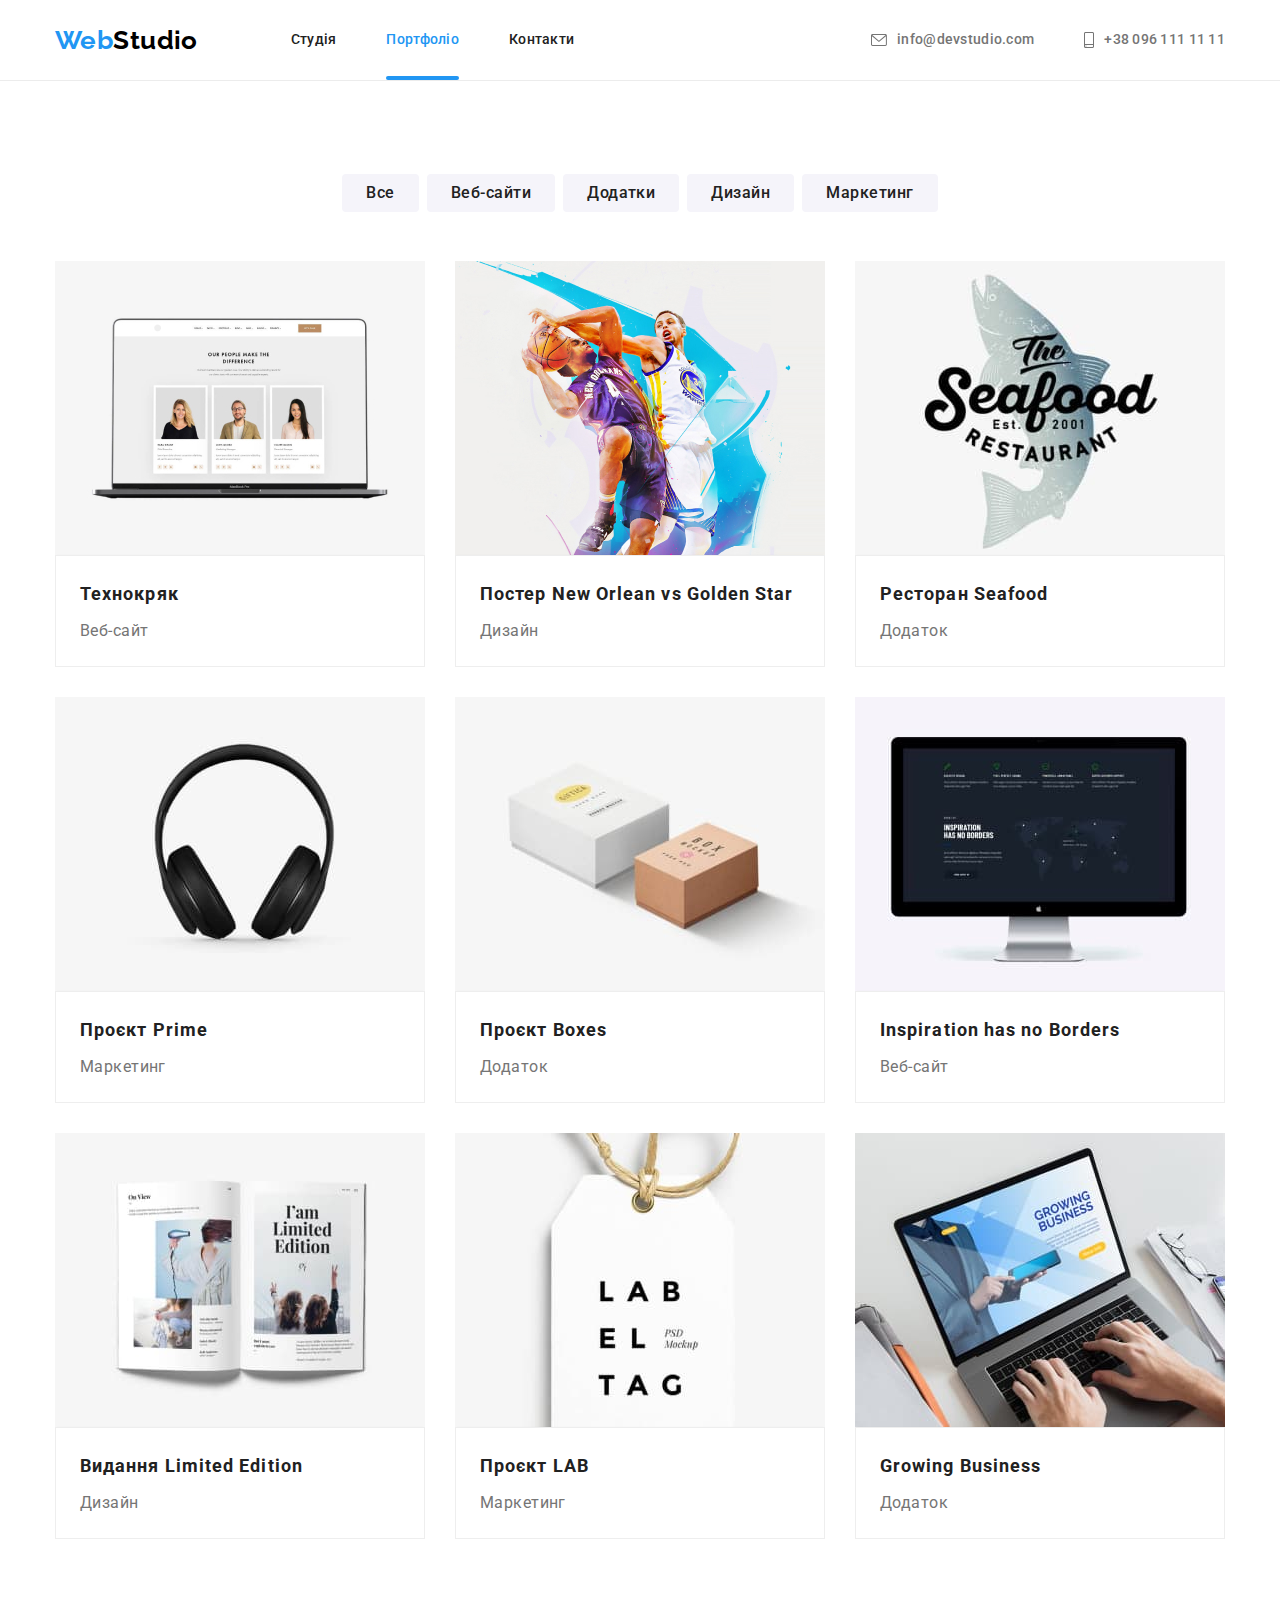
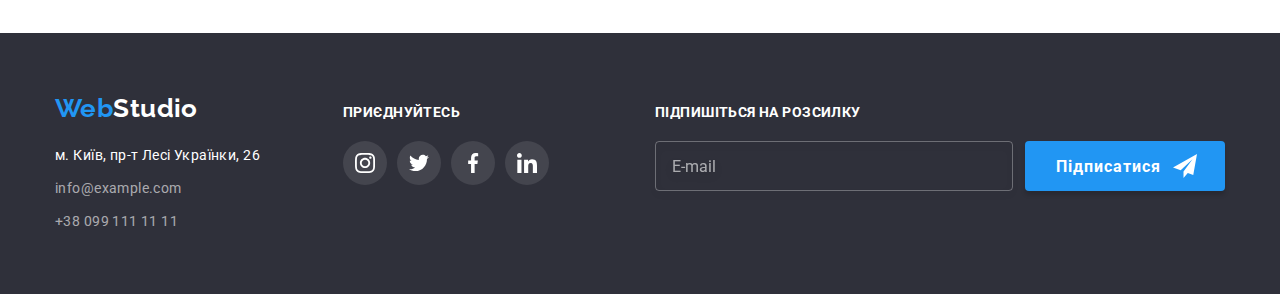
==== portfolio.html @ 8a2d852f "all" ====
<!DOCTYPE html>
<html lang="uk">
<head>
    <meta charset="UTF-8">
    <meta http-equiv="X-UA-Compatible" content="IE=edge">
    <meta name="viewport" content="width=device-width, initial-scale=1.0">
    <title>Студия</title>
    <link rel="preconnect" href="https://fonts.googleapis.com">
    <link rel="preconnect" href="https://fonts.gstatic.com" crossorigin>
    <link
        href="https://fonts.googleapis.com/css2?family=Montserrat:wght@400;700&family=Raleway:wght@700&family=Roboto:wght@400;500;700;900&display=swap"
        rel="stylesheet">
    <link rel="stylesheet" href="https://cdnjs.cloudflare.com/ajax/libs/modern-normalize/1.1.0/modern-normalize.min.css">
    <link rel="stylesheet" href="./css/styles.css">    
</head>
    
    <body>
        <!--Заголовок-->
    <header class="header">
        <div class="container header-main">
            <nav class="header-nav">
                <a href="./index.html" class="logo"><span class="web-logo">Web</span><span
                        class="studio-logo">Studio</span></a>
                <ul class="site-nav list">
                    <li class="item"><a href="./index.html" class="link">Студія</a></li>
                    <li class="item"><a href="./portfolio.html" class="link current">Портфоліо</a></li>
                    <li class="item"><a href="" class="link">Контакти</a></li>
                </ul>
            </nav>
            <ul class="header-contact list">
                <li class="item">
                    <a href="mailto:info@devstudio.com" class="link link-icon">
                        <svg class="icon icon-envelope" aria-hidden="true" width="16px" height="12px">
                            <use href="./images/icons.svg#icon-envelope"></use>
                        </svg>
                        info@devstudio.com</a>
                </li>
                <li class="item">
                    <a href="tel:+380961111111" class="link link-icon">
                        <svg class="icon icon-smartphone" aria-hidden="true" width="10px" height="16px">
                            <use href="./images/icons.svg#icon-smartphone"></use>
                        </svg>
                        +38 096 111 11 11</a>
                </li>
            </ul>
        </div>
    </header>
    <main>
        <section class="section">
            <!-- filters -->
            <div class="main-filters container">
                <h2 class="visually-hidden">Фільтри</h2>
                <ul class="filters list">
                    <li class="item"><button type="button" class="filter">Все</button></li>
                    <li class="item"><button type="button" class="filter">Веб-сайти</button></li>
                    <li class="item"><button type="button" class="filter">Додатки</button></li>
                    <li class="item"><button type="button" class="filter">Дизайн</button></li>
                    <li class="item"><button type="button" class="filter">Маркетинг</button></li>
                </ul>
                <!-- projects -->
                <div class="projects">
                    <h2 class="visually-hidden">Проєкти</h2>
                   <div class="main-projects">
                    <ul class="project-list list">
                        <li class="link">
                            <a class="project-link" href="">
                                <div class="image-section">
                                    <img class="image" src="./images/notebook.jpg" alt="ноутбук" width="370">
                                    <p class="project-overlay">Ресурс пропонує комплексні пропозиції з різним рівнем функціоналу та сервісів. Все це дозволить відвідувачу отримати
                                    вичерпні відомості про компанію чи приватну особу.</p>
                                </div>
                                <div class="link-down-part">
                                    <h3 class="project-head">Технокряк</h3>
                                    <p class="project-text">Веб-сайт</p>
                                </div>
                            </a>
                        </li>
                        <li class="link">
                            <a class="project-link" href="">
                                <div class="image-section">
                                    <img class="image" src="./images/basketball.jpg" alt="баскетбол" width="370">
                                    <p class="project-overlay">Ресурс пропонує комплексні пропозиції з різним рівнем функціоналу та сервісів. Все це дозволить відвідувачу отримати
                                    вичерпні відомості про компанію чи приватну особу.</p>
                                </div>
                                <div class="link-down-part">
                                    <h3 class="project-head">Постер New Orlean vs Golden Star</h3>
                                    <p class="project-text">Дизайн</p>
                                </div>
                            </a>
                        </li>
                        <li class="link">
                            <a class="project-link" href="">
                                <div class="image-section">
                                    <img class="image" src="./images/seafood.jpg" alt="морепродукти" width="370">
                                    <p class="project-overlay">Ресурс пропонує комплексні пропозиції з різним рівнем функціоналу та сервісів. Все це дозволить відвідувачу отримати
                                    вичерпні відомості про компанію чи приватну особу.</p>
                                </div>
                                <div class="link-down-part">
                                    <h3 class="project-head">Ресторан Seafood</h3>
                                    <p class="project-text">Додаток</p>
                                </div>
                            </a>
                        </li>
                        <li class="link">
                            <a class="project-link" href="">
                                <div class="image-section">
                                    <img class="image" src="./images/headphone.jpg" alt="навушники" width="370">
                                    <p class="project-overlay">Ресурс пропонує комплексні пропозиції з різним рівнем функціоналу та сервісів. Все це дозволить відвідувачу отримати
                                    вичерпні відомості про компанію чи приватну особу.</p>
                                </div>
                                <div class="link-down-part">
                                    <h3 class="project-head">Проєкт Prime</h3>
                                    <p class="project-text">Маркетинг</p>
                                </div>
                            </a>
                        </li>
                        <li class="link">
                            <a class="project-link" href="">
                                <div class="image-section">
                                    <img class="image" src="./images/box.jpg" alt="коробка" width="370">
                                    <p class="project-overlay">Ресурс пропонує комплексні пропозиції з різним рівнем функціоналу та сервісів. Все це дозволить відвідувачу отримати
                                    вичерпні відомості про компанію чи приватну особу.</p>
                                </div>
                                <div class="link-down-part">
                                    <h3 class="project-head">Проєкт Boxes</h3>
                                    <p class="project-text">Додаток</p>
                                </div>
                            </a>
                        </li>
                        <li class="link">
                            <a class="project-link" href="">
                                <div class="image-section">
                                    <img class="image" src="./images/monitor.jpg" alt="монитор" width="370">
                                    <p class="project-overlay">Ресурс пропонує комплексні пропозиції з різним рівнем функціоналу та сервісів. Все це дозволить відвідувачу отримати
                                    вичерпні відомості про компанію чи приватну особу.</p>
                                </div>
                                <div class="link-down-part">
                                    <h3 class="project-head">Inspiration has no Borders</h3>
                                    <p class="project-text">Веб-сайт</p>
                                </div>
                            </a>
                        </li>
                        <li class="link">
                            <a class="project-link" href="">
                                <div class="image-section">
                                    <img class="image" src="./images/magazine.jpg" alt="журнал" width="370">
                                    <p class="project-overlay">Ресурс пропонує комплексні пропозиції з різним рівнем функціоналу та сервісів. Все це дозволить відвідувачу отримати
                                    вичерпні відомості про компанію чи приватну особу.</p>
                                </div>
                                <div class="link-down-part">
                                    <h3 class="project-head">Видання Limited Edition</h3>
                                    <p class="project-text">Дизайн</p>
                                </div>
                            </a>
                        </li>
                        <li class="link">
                            <a class="project-link" href="">
                                <div class="image-section">
                                    <img class="image" src="./images/tag.jpg" alt="бірка" width="370">
                                    <p class="project-overlay">Ресурс пропонує комплексні пропозиції з різним рівнем функціоналу та сервісів. Все це дозволить відвідувачу отримати
                                    вичерпні відомості про компанію чи приватну особу.</p>
                                </div>
                                <div class="link-down-part">
                                    <h3 class="project-head">Проєкт LAB</h3>
                                    <p class="project-text">Маркетинг</p>
                                </div>
                            </a>
                        </li>
                        <li class="link">
                            <a class="project-link" href="">
                                <div class="image-section">
                                    <img class="image" src="./images/applebook.jpg" alt="ноутбук" width="370">
                                    <p class="project-overlay">Ресурс пропонує комплексні пропозиції з різним рівнем функціоналу та сервісів. Все це дозволить відвідувачу отримати
                                    вичерпні відомості про компанію чи приватну особу.</p>
                                </div>
                                <div class="link-down-part">
                                    <h3 class="project-head">Growing Business</h3>
                                    <p class="project-text">Додаток</p>
                                </div>
                            </a>
                        </li>
                    </ul>
                   </div>
                </div>
            </div>
        </section>
    </main>
    <footer class="footer">
        <div class="main-footer container">
            <div class="footer-block">
                <div class="main-logo">
                    <a href="./index.html" class="logo"><span class="web-logo">Web</span><span
                            class="logo invers-studio-logo">Studio</span></a>
                </div>
                <address>
                    <ul class="list address">
                        <li class="item"><a href="" class="footer-address">м. Київ, пр-т Лесі Українки, 26</a></li>
                        <li class="item"><a href="mailto:info@example.com" class="footer-contact">info@example.com</a> </li>
                        <li class="item"><a href="tel:+380991111111" class="footer-contact">+38 099 111 11 11</a> </li>
                    </ul>
                </address>
            </div>
            <div>
                <h2 class="footer-title">приєднуйтесь</h2>
                <ul class="social-list list">
                    <li>
                        <a class="social-link" href="#">
                            <svg class="social-icon" aria-label="Посилання на Instagram" width="20px" height="20px">
                                <use href="./images/icons.svg#icon-instagram"></use>
                            </svg>
                        </a>
                    </li>
                    <li>
                        <a class="social-link" href="#">
                            <svg class="social-icon" aria-label="Посилання на Twitter" width="20px" height="20px">
                                <use href="./images/icons.svg#icon-twitter"></use>
                            </svg>
                        </a>
                    </li>
                    <li>
                        <a class="social-link" href="#">
                            <svg class="social-icon" aria-label="Посилання на Facebook" width="20px" height="20px">
                                <use href="./images/icons.svg#icon-facebook"></use>
                            </svg>
                        </a>
                    </li>
                    <li>
                        <a class="social-link" href="#">
                            <svg class="social-icon" aria-label="Посилання на Linkedin" width="20px" height="20px">
                                <use href="./images/icons.svg#icon-linkedin"></use>
                            </svg>
                        </a>
                    </li>
                </ul>
            </div>
            <div class="subscribe-block">
                <h2 class="footer-title">Підпишіться на розсилку</h2>
                <form class="footer-form">
                    <div class="footer-mailbox">
                        <label class="footer-label" for="email"></label>
                        <input id="email" class="footer-input" type="email" name="email" placeholder="E-mail">
                    </div>
                    <div class="button-block">
                        <button class="subscribe-button" type="submit" name="subscribe-button">Підписатися</button>
                        <svg class="icon-send" aria-label="Підписатися на розсилку" width="24px" height="24px">
                            <use href="./images/icons.svg#icon-email-send"></use>
                        </svg>
                    </div>
                </form>
            </div>
        </div>
    </footer>
    
</body>
</html>
---- css/styles.css ----
:root {
    /* базовий фон */
    --base-background-color:#ffffff;
/*Hero+ футер #2F303A */
    --background-hero-footer: #2f303a;
    /* фон сірий для частини секцій #F5F4FA */
    --background-section: #f5f4fa;
    /* Фон головної кнопки */
    --background-hero-button: #188ce8;
    /* основний колір тексту (заголовки) 212121 */
    --primary-text-color: #212121;
    /* допоміжний колір тексту (наповнення) 757575 */
    --secondary-text-color: #757575;
    /* Основний колір іконок */
    --icon-color: #afb1b8;
    /*  білий FFFFFF */
    --full-white-color: #ffffff;
    /* футер адрес #FFFFFF 60% */
    --partial-white-color:rgba(255, 255, 255, 0.6);
    /* акцент голубий 2196F3 */
    --accent-color: #2196f3;
    /* Для логотипу */
    --black-color: #000000;
    /* Основний шрифт */
    --main-font: Roboto;
    --secondary-font: Raleway;

}

/* Тіло */
body {
    background-color: var(--base-background-color);
    color: var(--primary-text-color);
    font-family: var(--main-font), sans-serif;
    font-size: 14px;
    letter-spacing: 0.03em;
}

/* Normalize */
*,
*::before,
*::after {
    box-sizing: border-box;
}

.list {
    list-style: none;
    padding-left: 0;
    margin: 0;
}

img {
	display: block;
	max-width: 100%;
	height: auto;
}
.link {
    text-decoration: none;
    color: inherit;
}
address {
    font-style: normal;
    display: flex;
    align-items: center;
    padding-left: 0px;
}

h1,
h2,
h3,
p {
    margin-top: 0px;
}

.visually-hidden {
    width: 1px;
    height: 1px;
    margin: -1px;
    border: 0;
    padding: 0;
    white-space: nowrap;
    clip-path: inset(100%);
    clip: rect(0 0 0 0);
    overflow: hidden;
}

/* шапка */
.header {
    background-color: #ffffff;
    border-bottom: 1px solid rgba(236, 236, 236, 1);
}
.container {
    display: flex;
    width: 1200px;
    padding-right: 15px;
    padding-left: 15px;
    margin: 0 auto;
}


/* Logo header+footer */
.logo {
    font-family: var(--secondary-font);
    font-size: 26px;
    line-height: 1.19;
    font-weight: 700;
    text-decoration: none;
    /* padding-top: 60px;
    padding-bottom: 20px; */
}
.web-logo {
    color: var(--accent-color);

}
/* чорна чатина лого в шапці */
.studio-logo {
    color: var(--black-color);
  
}
/* біла частина лого в футері */
.invers-studio-logo {
    color: var(--full-white-color);
  
}

/* Навігація */
.header-main {
    align-items: center;
}
.header-nav {
    display: flex;
    align-items: center;
}
.site-nav {
    display: flex;
    margin-left: 93px;

    font-weight: 500;
    line-height: 1.14;
    letter-spacing: 0.02em;
   
}

.site-nav .item:not(:last-child) {
    margin-right: 50px;
    
}
.portfolio {
    display: flex;
}

.site-nav .link {
    display: block;
    padding-top: 32px;
    padding-bottom: 32px;
   
    color: var(--primary-text-color);

    text-decoration: none;
    
}
.site-nav .link.current,
.site-nav .link:hover,
.site-nav .link:focus {
    color: var(--accent-color);
    outline: none;
    transition: color 250ms cubic-bezier(0.4, 0, 0.2, 1);
}
.site-nav .item {
    position: relative;
}
.current::after {
    position: absolute;
    left: 0;
    bottom: 0;;
    display: flex;
    content: "";
    width: 100%;
    height: 4px;
    background-color: var(--accent-color);
    border-radius: 2px;
}


.header-contact {
    display: flex;
    margin-left: auto;
    font-weight: 500;
    line-height: 1.14;
    letter-spacing: 0.02em;
}
.header-contact .link {
    text-decoration: none;
    color: var(--secondary-text-color);
}
.header-contact .link:hover,
.header-contact .link:focus {
    color: var(--accent-color);
    transition:color 250ms cubic-bezier(0.4, 0, 0.2, 1);
}
.header-contact .item+.item {
    margin-left: 50px;
}

/* Іконки */

.icon {
    display: inline-block;
    stroke-width: 0;
    stroke: currentColor;
    fill: currentColor;
    transition: fill 250ms cubic-bezier(0.4, 0, 0.2, 1);
}
.link-icon {
    display: flex;
    align-items: center;
}
.icon-envelope {
    margin-right: 10px;
    fill: var(--secondary-text-color);
    display: flex;
    align-items: center;
}

.icon-smartphone {
    margin-right: 10px;
    fill: var(--secondary-text-color);
    display: flex;
    align-items: center;
}

.link-icon:hover .icon,
.link-icon:focus .icon {
    fill: var(--accent-color);
}
.link-icon:focus {
    outline: none;
}

 

.section {
    padding-top: 94px;
    padding-bottom: 94px;
}
/* Герой */
.hero {
    max-width: 1600px;
    margin-left: auto;
    margin-right: auto;
    background-color: var(--background-hero-footer);
    text-align: center;
    padding-top: 200px;
    padding-bottom: 200px;
    background-image: linear-gradient(to right, rgba(47, 48, 58, 0.4), rgba(47, 48, 58, 0.4)),
    url(../images/hero-bkg.jpg);
    background-size: cover;
    background-repeat: no-repeat;
    background-position:center;
}

.hero-title {
    color: var(--full-white-color);
    font-weight: 900;
    font-size: 44px;
    line-height: 1.36;
    letter-spacing: 0.06em;
    text-transform: uppercase;
    margin-bottom: 30px;
}


.hero-button {
    display: inline-block;
    min-width: 200px;
    height: 50px;
    background-color: var(--accent-color);
    color: var(--full-white-color);
    font-family: inherit;
    font-weight: 700;
    font-size: 16px;
    align-items: center;
    line-height: 1.88;
    letter-spacing: 0.06em;
    padding: 10px 32px;
    border-radius: 4px;
    box-shadow: 0px 4px 4px rgba(0, 0, 0, 0.15);
    border: 1px solid transparent;   
    transition: background-color 250ms cubic-bezier(0.4, 0, 0.2, 1);
}
.hero-button:hover {
    background-color: var(--background-hero-button);
}

/* Особливості */
.features {
    padding-top: 94px;
    padding-bottom: 0px;
/* background-color: #188ce8; */

}
.main-futures {
    display: block;
}
/* .features-title {
visibility: hidden; */
/* margin-bottom: 0px; */
/* font-size: 0px; 
}*/

.features-list {
    display: flex;
    flex-wrap: wrap;
}
.features-list .item {
    width: 270px;
    margin-right: 30px;
}
.features-list .item:nth-child(4n) {
    margin-right: 0px;
}


.features-head {
    font-size: 14px;
    font-weight: 700;
    text-transform: uppercase;
    line-height: 1.14;
    margin-bottom: 10px;
}

.features-text {
    margin-bottom: 0px;
    color: var(--secondary-text-color);

    line-height: 1.71;
}
.icon-block {
    display: flex;
    margin-bottom: 30px;
    width: 270px;
    height: 120px;
    align-items: center;
    justify-content: center;
    background-color: var(--background-section);
}


/* проекти */


.main-exemple {
    display: block;
}

.example-list {
    display: flex;
    flex-wrap: wrap;
}
.example-list .item {
    width: 370px;
    margin-right: 30px;
}
.example-list .item:nth-child(3n) {
    margin-right: 0px;
}
.example-title,
.team-title {
    margin-top: 0px;
    font-weight: 700;
    font-size: 36px;
    line-height: 1.17;
    text-align: center;
    margin-bottom: 50px;
}
.example-text {
    position: absolute;
    width: 100%;
    left: 0;
    bottom: 0;

    padding: 27px 82px;
    margin-bottom: 0;

    font-style: normal;
    font-weight: 700;
    line-height: 1.143;
    background-color:rgba(47, 48, 58,0.8);
    color: var(--full-white-color);
    text-align: center;
    text-transform: uppercase;


}
    
/* Наша команда */
.team {
    background-color: var(--background-section);
    padding-top: 94px;
    /* background-color: aqua; */
}
.main-team {
    display: block;
}
.team-list {
    display: flex;
    flex-wrap: wrap;
}
.team-list .team-link {
    margin-right: 30px;
}
.team-list .team-link:nth-child(4n) {
    margin-right: 0px;
}
.team-card {
    padding-top: 30px;
    padding-bottom: 30px;
}

.team-head {
    margin-bottom: 10px;
    font-weight: 500;
    font-size: 16px;
    line-height: 1.19;
}
.team-link {
    background-color: var(--base-background-color);
    text-align: center;
    box-shadow: 0px 1px 3px rgba(0, 0, 0, 0.12), 0px 1px 1px rgba(0, 0, 0, 0.14), 0px 2px 1px rgba(0, 0, 0, 0.2);
    border-radius: 0px 0px 4px 4px;
}

.team-text {
color: var(--secondary-text-color);
font-size: 16px;
line-height: 1.19;
margin-bottom: 0px;
}
/* Клієнти */
.clients {
    padding-top: 94px;
    padding-bottom: 94px;
}
.main-clients {
    display: block;
    align-items: center;
    justify-content: center;
}
.clients-title {
    margin-top: 0px;
    font-size: 36px;
    line-height: 1.17;
    text-align: center;
    margin-bottom: 50px;
    font-weight: 700;
}
.clients-list {
    display: flex;
    justify-content: center;
}
.clients-block {
    display: flex;
    margin-right: 30px;
    width: 170px;
    height: 92px;
    
}
.clients-block:last-child {
    margin-right: 0px;
}

.clients-link {
    display: flex;
    width: 170px;
    height: 92px;
    align-items: center;
    justify-content: center;
    border: 1px solid var(--icon-color);
    border-radius: 4%;
    transition: border 250ms cubic-bezier(0.4, 0, 0.2, 1);
}
.clients-icon {
    fill: var(--icon-color);
    transition: fill 250ms cubic-bezier(0.4, 0, 0.2, 1);
}
.clients-link:hover .clients-icon,
.clients-link:focus .clients-icon {
    fill: var(--accent-color);
}
.clients-link:focus,
.clients-link:hover {
    border: 1px solid var(--accent-color);
    outline: 1px solid transparent;
    border-radius: 4px;
}


/* Підвал */
.footer {
    /* max-width: 1600px;
    margin-left: auto;
    margin-right: auto; */
    background-color: var(--background-hero-footer);
    padding-top: 60px;
    padding-bottom: 60px;
}
.main-footer {
    display: flex;
    justify-content: space-between;
}
.main-logo {
    margin-bottom: 20px;
}

.address .item {
    margin-bottom: 9px;
}
.address .item:last-child {
    margin-bottom: 0px;
}
.footer-block {
    margin-right: 70px;
}
.footer-address {
    text-decoration: none;
    font-style: normal;
    color: var(--full-white-color);
    transition: color 250ms cubic-bezier(0.4, 0, 0.2, 1);

    line-height: 1.71;
}
.footer-contact {
    text-decoration: none;
    font-style: normal;
    line-height: 1.71;
    color: var(--partial-white-color);
    transition: color 250ms cubic-bezier(0.4, 0, 0.2, 1);
}

.address .footer-contact:hover,
.address .footer-contact:focus,
.address .footer-address:hover,
.address .footer-address:focus {
    color: var(--accent-color);
}
.footer-title {
    margin-top: 12px;
    margin-bottom: 20px;
    color: var(--full-white-color);
    font-size: 14px;
    font-weight: 700;
    line-height: 1.14;
    text-transform: uppercase;
}
.team-link .social-list {
    margin-top: 16px;
}
.social-list {
    display: flex;
    padding-left: 0px;
    margin: 0px;
    align-items: center;
    justify-content: center;
}

.social-link {
    display: flex;
    width: 44px;
    height: 44px;
    border-radius: 50%;
    align-items: center;
    justify-content: center;
    background-color: rgba(255, 255, 255, 0.1);
    transition: fill 250ms cubic-bezier(0.4, 0, 0.2, 1), 
    background-color 250ms cubic-bezier(0.4, 0, 0.2, 1)
}
.social-list li {
    margin-right: 10px;
}
.social-list li:last-child {
    margin-right: 0px;
}
.social-icon {
    fill:var(--full-white-color);
}
.social-link:hover,
.social-link:focus {
    fill: var(--full-white-color);
    background-color: var(--accent-color);
    outline: none;
}
.team-icon {
    fill: var(--icon-color);
    transition: fill 250ms cubic-bezier(0.4, 0, 0.2, 1);
}

.social-link:hover .team-icon,
.social-link:focus .team-icon {
    fill: var(--full-white-color);
}
.subscribe-block {
    margin-left: 93px;
}
.footer-form {
    display: flex;
}
.footer-input {
    width: 358px;
    height: 50px;
    padding: 15px 16px 15px 16px;
    margin: 0;
    font-weight: 400;
    font-size: 16px;
    line-height: 1.25;
    color: var(--full-white-color);
    background-color: transparent;
    border: 1px solid rgba(255, 255, 255, 0.3);
    filter: drop-shadow(0px 4px 4px rgba(0, 0, 0, 0.15));
    border-radius: 4px;
}

.footer-input::placeholder {

color: var(--partial-white-color);
font-weight: 400;
font-size: 16px;
line-height: 1.25;
}
.button-block {
    position: relative;
}
.subscribe-button {
    width: 200px;
    height: 50px;
    padding: 10px 62px 10px 29px;
    margin-left: 12px;
    background-color: var(--accent-color);
    color: var(--full-white-color);
    box-shadow: 0px 4px 4px rgba(0, 0, 0, 0.15);
    border-radius: 4px;
    border: 1px solid transparent;
    font-size: 16px;
    font-weight: 700;
    line-height: 1.875;
    text-align: center;
    align-items: center;
    letter-spacing: 0.06em;
}
.icon-send {
    position: absolute;
    fill: var(--full-white-color);
    top: 50%;
    transform: translateY(-50%);
    right: 28px;
}

/* Портфоліо */
.main-filters {
    display: block;
}
 /* .filters-head {
     visibility: hidden;
     margin-bottom: 0px;
     font-size: 0px;
 } */
 .filters {
     display: flex;
     justify-content: center;
 }
.filters .filter {
    padding: 6px 24px;
    font-family: inherit;
    font-weight: 500;
    font-size: 16px;
    line-height: 1.62;
    text-align: center;
    background-color: var(--background-section);
    color: var(--primary-text-color);
    letter-spacing: 0.03em;
    border: transparent;
    border-radius: 4px;
    transition: background-color 250ms cubic-bezier(0.4, 0, 0.2, 1), 
    color 250ms cubic-bezier(0.4, 0, 0.2, 1), 
    box-shadow 250ms cubic-bezier(0.4, 0, 0.2, 1);
}
.filters .item:not(:last-child) {
    margin-right: 8px;
}
    
.filters .filter:hover,
.filters .filter:focus {
    background-color: var(--accent-color);
    color: var(--full-white-color);
    box-shadow: 0px 3px 1px rgba(0, 0, 0, 0.1), 0px 1px 2px rgba(0, 0, 0, 0.08), 0px 2px 2px rgba(0, 0, 0, 0.12);
    border-radius: 4px;
    outline: none;
}
.projects {
    display: block;
    margin-top: 50px;
}
/* .project-title {
    visibility: hidden;
    margin-bottom: 0px;
    font-size: 0px;
} */
.main-projects {

}
.project-list {
    display: flex;
    flex-wrap: wrap;
}
.project-list .link {
    margin-right: 30px;
    margin-bottom: 30px;
    width: 370px;
}
.project-list .link:nth-child(3n) {
    margin-right: 0px;
}

.project-list .link:nth-last-child(-n+3) {
    margin-bottom: 0px;
}

.project-link {
    display: block;
    text-decoration: none;
    color: var(--primary-text-color);
    border: transparent;
    transition: border 250ms cubic-bezier(0.4, 0, 0.2, 1),
    box-shadow 250ms cubic-bezier(0.4, 0, 0.2, 1);

}
.project-link:hover {
    border: 1px solid #EEEEEE;
    box-shadow: 0px 1px 1px rgba(0, 0, 0, 0.12), 
    0px 4px 4px rgba(0, 0, 0, 0.06), 
    1px 4px 6px rgba(0, 0, 0, 0.16);
}

.project-link:focus {
    outline: none;
    border: 1px solid #EEEEEE;
    box-shadow: 0px 1px 1px rgba(0, 0, 0, 0.12),
    1px 4px 6px rgba(0, 0, 0, 0.16);
    0px 4px 4px rgba(0, 0, 0, 0.06),
}

.image-section {
    position: relative;
    overflow: hidden;
}

.project-overlay {
    position: absolute;
    top: 0;
    left: 0;
    width: 100%;
    height: 100%;
    padding: 63px 24px;
    
    font-family: var(--main-font);
    font-size: 18px;
    font-weight:400;
    line-height: 1.56;
    letter-spacing: 0.03em;
    color: var(--full-white-color);
    background: rgba(33, 150, 243, 0.9);
box-shadow: 
0px 4px 4px rgba(0, 0, 0, 0.25), 
0px 4px 4px rgba(0, 0, 0, 0.25);
    
transform: translateY(100%);
transition: transform 250ms cubic-bezier(0.4, 0, 0.2, 1);
}
.project-link:hover .project-overlay {
     transform: translateY(0);
}

.link-down-part {
    border: 1px solid rgba(238, 238, 238, 1);
    padding: 20px 24px;
}
.project-head {
    margin-bottom: 4px;
    font-weight: 700;
    font-size: 18px;
    line-height: 2;
    letter-spacing: 0.06em;
}
.project-text {
    margin-bottom: 0px;
    color: var(--secondary-text-color);

    font-size: 16px;
    line-height: 1.88;
    
}

/* Модальне вікно */

.backdrop {
    position: fixed;
    top: 0;
    left: 0;
    width: 100%;
    height: 100%;
    background: rgba(0, 0, 0, 0.2);
    opacity: 1;
    transition: opacity 250ms cubic-bezier(0.4, 0, 0.2, 1);
}
.backdrop.is-hidden {
    visibility: hidden;
    opacity: 0;
    pointer-events: none;
   
}
.modal {
    position: absolute;
    min-width: 528px;
    min-height: 581px;
    padding: 40px;
    background-color: var(--full-white-color);
    top: 50%;
    left: 50%;
    transform: translate(-50%, -50%) scale(1);
    transition: transform 250ms cubic-bezier(0.4, 0, 0.2, 1);;
    box-shadow: 
    0px 4px 4px rgba(0, 0, 0, 0.25), 
    0px 4px 4px rgba(0, 0, 0, 0.25);
}
.backdrop.is-hidden .modal {
  transform: translate(-50%, -50%) scale(1.1);

}
.modal-form {
    margin-top: 12px;
}

.modal-title {
margin-bottom: 0;
text-align: center;
}
.form-field {
     margin-top: 10px;

}
.form-field:first-child {
     margin-top: 0;
}
.form-field-label {
    display: block;
    width: 100%;
    margin-bottom: 4px;
    font-weight: 400;
    font-size: 12px;
    line-height: 1.17;
    letter-spacing: 0.01em;
    color: var(--secondary-text-color);;
}
.input-box {
    position: relative;

}
.form-field-input {
    width: 100%;
    padding: 12px 12px 12px 42px;
    border: 1px solid rgba(33, 33, 33, 0.2);
    border-radius: 4px;
    font-weight: 400;
    font-size: 12px;
    line-height: 1.17;
    letter-spacing: 0.01em;
    color: var(--primary-text-color);
    transition: border 250ms cubic-bezier(0.4, 0, 0.2, 1);
}
.form-field-icon {
    position: absolute;
    left: 12px;
    top: 11px;
    transition: fill 250ms cubic-bezier(0.4, 0, 0.2, 1);
}
.form-field-input:focus {
    border: 1px solid var(--accent-color);
    outline: none;
}
.form-field-input:focus+.form-field-icon {
    fill: var(--accent-color);
}


.textarea {
    width: 100%;
    height: 120px;
    /* padding: 0; */
    padding: 12px 16px;
    resize: none;
    border: 1px solid rgba(33, 33, 33, 0.2);
    border-radius: 4px;
    font-weight: 400;
    font-size: 12px;
    line-height: 1.17;
    letter-spacing: 0.01em;
    color: var(--primary-text-color);
    transition: border 250ms cubic-bezier(0.4, 0, 0.2, 1);
}
.textarea:focus {
    border: 1px solid var(--accent-color);
    outline: none;
    color: var(--black-color); 
}
.textarea::placeholder {
    /* padding: 12px 16px; */
    color: rgba(117, 117, 117, 0.5);
}

/* Чекбокс */
.chekbox {
    margin-top: 20px;
    margin-bottom: 30px;
}
.chekbox-label {
    display: flex;
    justify-content: center;
    align-items: center;
    font-weight: 400;
    font-size: 14px;
    line-height: 1.71;
    color: var(--secondary-text-color);
 }

.chekbox-input {
    appearance: none;
    -webkit-appearance: none;
    -moz-appearance: none;
}
.chekbox-icon {
    display: inline-block;
    margin-bottom: 3px;
    width: 16px;
    height: 15px;
    border: 1px solid var(--primary-text-color);
    border-radius: 2px;
    margin-right: 8.3px;
    fill: transparent;
    transition: background-color 250ms cubic-bezier(0.4, 0, 0.2, 1),
    fill 250ms cubic-bezier(0.4, 0, 0.2, 1);
}
.chekbox-input:checked + .chekbox-icon {
    background-color: var(--accent-color);
    fill: var(--full-white-color);
    border: none;
}

.terms-link {
    color: var(--accent-color);
}

.modal-close {
    position: absolute;
    top: 0;
    right: 0;
    margin: 8px;
    display: flex;
    width: 30px;
    height: 30px;
    border-radius: 50%;
    align-items: center;
    background-color: var(--full-white-color);
    border: 1px solid rgba(0, 0, 0, 0.1);
    transition: fill 250ms cubic-bezier(0.4, 0, 0.2, 1);
    cursor: pointer;
}
.modal-button {
    display: flex;
    justify-content: center;
    margin: auto;
    padding: 0;
    width: 200px;
    height: 50px;
    background-color: var(--accent-color);
    color: var(--full-white-color);
    text-align: center;
    align-items: center;
    font-weight: 700;
    font-size: 16px;
    line-height: 1.88;
    letter-spacing: 0.06em;
    border: none;
    box-shadow: 0px 4px 4px rgba(0, 0, 0, 0.15);
    border-radius: 4px;
    cursor: pointer;
}
.modal-close:hover,
.modal-close:focus {
    outline: none;
    fill: var(--accent-color);
}
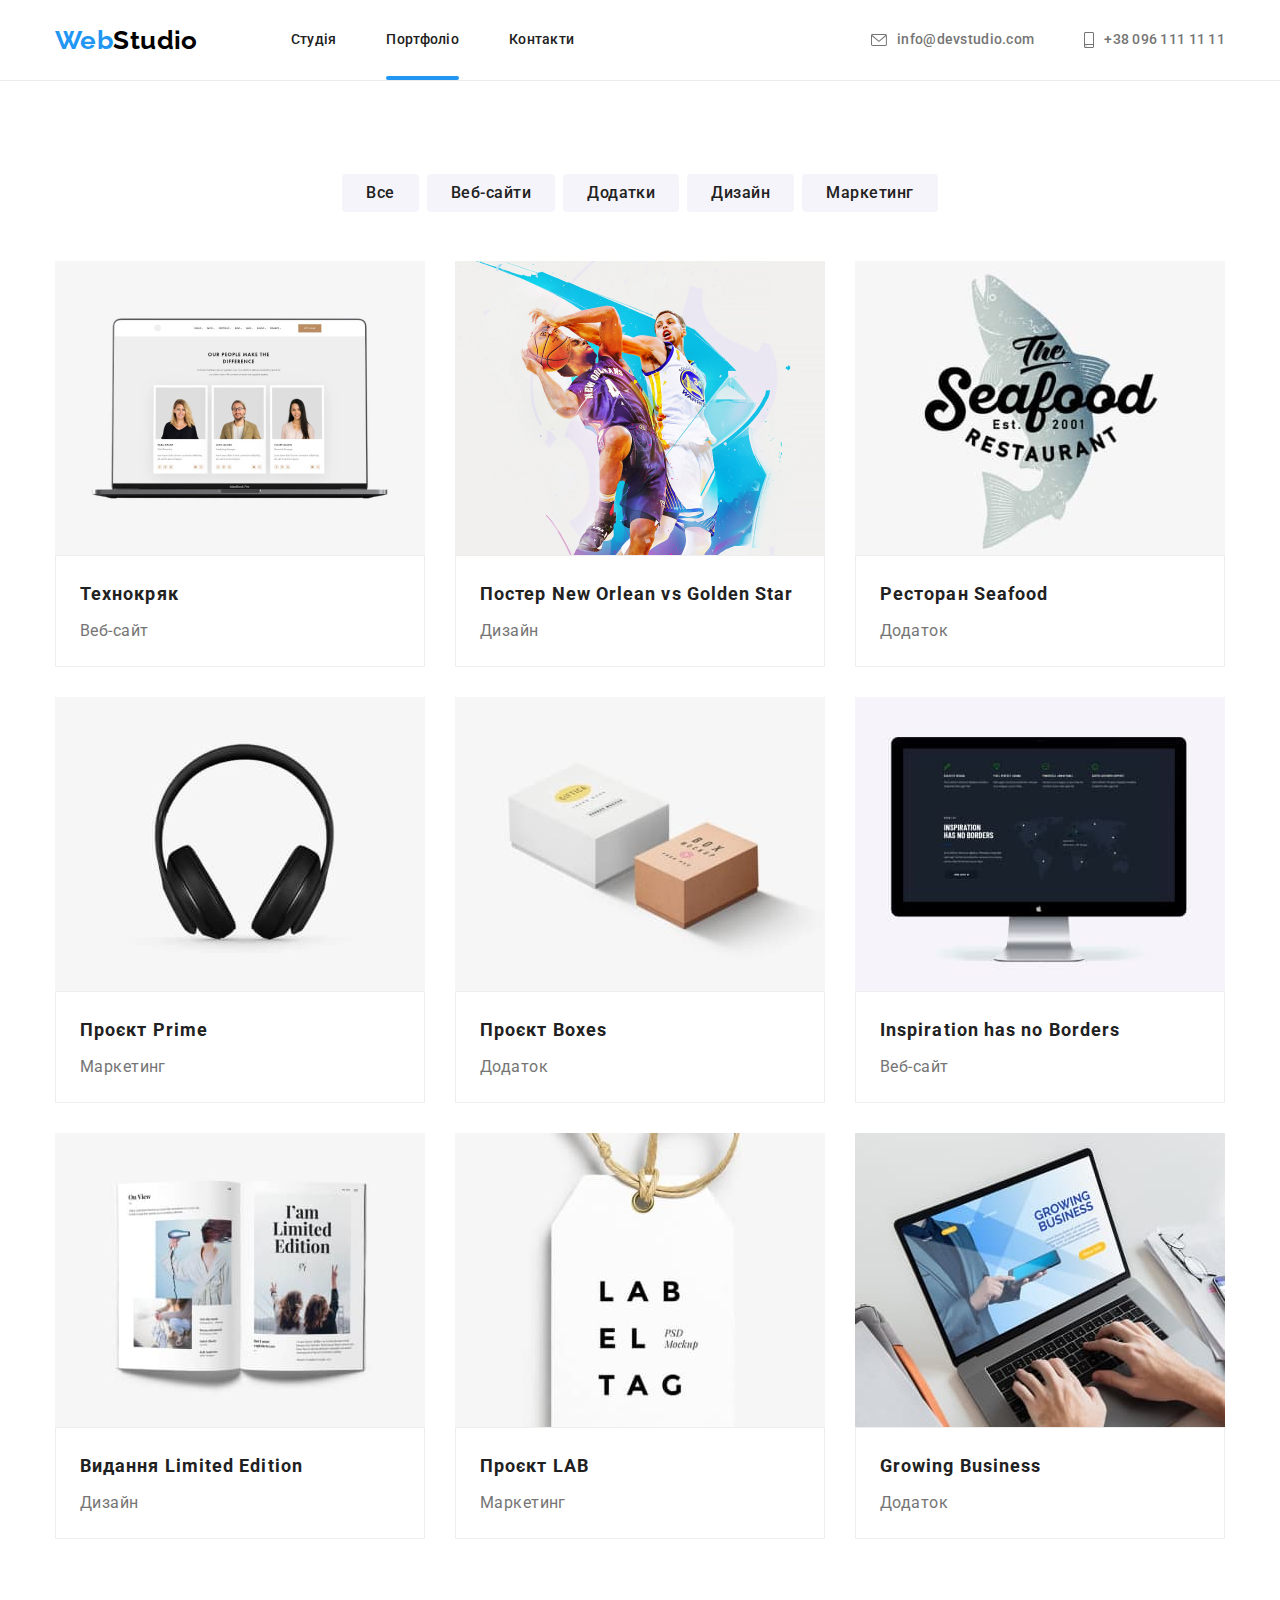
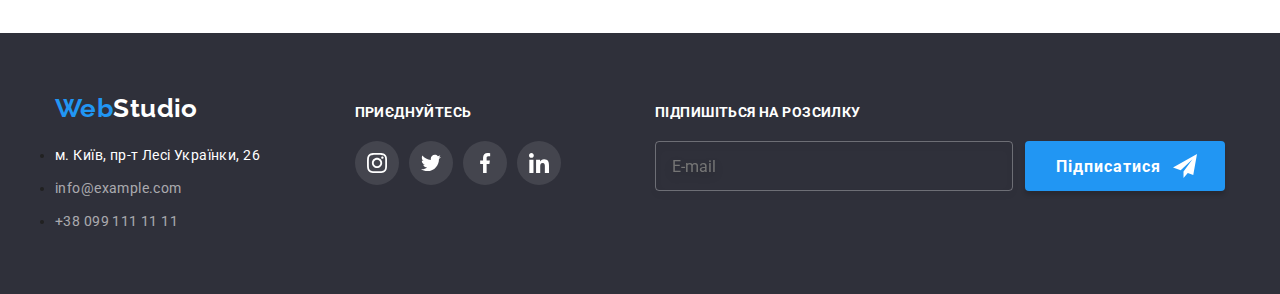
==== commit 68a535d5: "all" ====
--- a/portfolio.html
+++ b/portfolio.html
@@ -17,27 +17,33 @@
     <body>
         <!--Заголовок-->
     <header class="header">
-        <div class="container header-main">
-            <nav class="header-nav">
-                <a href="./index.html" class="logo"><span class="web-logo">Web</span><span
-                        class="studio-logo">Studio</span></a>
-                <ul class="site-nav list">
-                    <li class="item"><a href="./index.html" class="link">Студія</a></li>
-                    <li class="item"><a href="./portfolio.html" class="link current">Портфоліо</a></li>
-                    <li class="item"><a href="" class="link">Контакти</a></li>
+        <div class="container header__container">
+            <nav class="menu">
+                <a href="./index.html" class="logo"><span class="logo--blue">Web</span><span
+                        class="logo--black">Studio</span></a>
+                <ul class="menu__list list">
+                    <li class="menu__item">
+                        <a href="./index.html" class="link menu__link">Студія</a>
+                    </li>
+                    <li class="menu__item">
+                        <a href="./portfolio.html" class="link menu__link menu__current">Портфоліо</a>
+                    </li>
+                    <li class="menu__item">
+                        <a href="" class="link menu__link">Контакти</a>
+                    </li>
                 </ul>
             </nav>
-            <ul class="header-contact list">
-                <li class="item">
-                    <a href="mailto:info@devstudio.com" class="link link-icon">
-                        <svg class="icon icon-envelope" aria-hidden="true" width="16px" height="12px">
+            <ul class="contacts list">
+                <li class="contacts__item">
+                    <a href="mailto:info@devstudio.com" class="link contacts__link">
+                        <svg class="icon contacts__icon" aria-hidden="true" width="16px" height="12px">
                             <use href="./images/icons.svg#icon-envelope"></use>
                         </svg>
                         info@devstudio.com</a>
                 </li>
-                <li class="item">
-                    <a href="tel:+380961111111" class="link link-icon">
-                        <svg class="icon icon-smartphone" aria-hidden="true" width="10px" height="16px">
+                <li class="contacts__item">
+                    <a href="tel:+380961111111" class="link contacts__link">
+                        <svg class="icon contacts__icon" aria-hidden="true" width="10px" height="16px">
                             <use href="./images/icons.svg#icon-smartphone"></use>
                         </svg>
                         +38 096 111 11 11</a>
@@ -48,201 +54,228 @@
     <main>
         <section class="section">
             <!-- filters -->
-            <div class="main-filters container">
+            <div class="container">
                 <h2 class="visually-hidden">Фільтри</h2>
                 <ul class="filters list">
-                    <li class="item"><button type="button" class="filter">Все</button></li>
-                    <li class="item"><button type="button" class="filter">Веб-сайти</button></li>
-                    <li class="item"><button type="button" class="filter">Додатки</button></li>
-                    <li class="item"><button type="button" class="filter">Дизайн</button></li>
-                    <li class="item"><button type="button" class="filter">Маркетинг</button></li>
+                    <li class="filters__item">
+                        <button class="filters__filter-button" type="button">Все</button>
+                    </li>
+                    <li class="filters__item">
+                        <button class="filters__filter-button" type="button">Веб-сайти</button>
+                    </li>
+                    <li class="filters__item">
+                        <button class="filters__filter-button" type="button">Додатки</button>
+                    </li>
+                    <li class="filters__item">
+                        <button class="filters__filter-button" type="button">Дизайн</button>
+                    </li>
+                    <li class="filters__item">
+                        <button class="filters__filter-button" type="button">Маркетинг</button>
+                    </li>
                 </ul>
                 <!-- projects -->
-                <div class="projects">
+                <div class="project">
                     <h2 class="visually-hidden">Проєкти</h2>
-                   <div class="main-projects">
-                    <ul class="project-list list">
-                        <li class="link">
-                            <a class="project-link" href="">
-                                <div class="image-section">
-                                    <img class="image" src="./images/notebook.jpg" alt="ноутбук" width="370">
-                                    <p class="project-overlay">Ресурс пропонує комплексні пропозиції з різним рівнем функціоналу та сервісів. Все це дозволить відвідувачу отримати
-                                    вичерпні відомості про компанію чи приватну особу.</p>
-                                </div>
-                                <div class="link-down-part">
-                                    <h3 class="project-head">Технокряк</h3>
-                                    <p class="project-text">Веб-сайт</p>
-                                </div>
-                            </a>
-                        </li>
-                        <li class="link">
-                            <a class="project-link" href="">
-                                <div class="image-section">
-                                    <img class="image" src="./images/basketball.jpg" alt="баскетбол" width="370">
-                                    <p class="project-overlay">Ресурс пропонує комплексні пропозиції з різним рівнем функціоналу та сервісів. Все це дозволить відвідувачу отримати
-                                    вичерпні відомості про компанію чи приватну особу.</p>
-                                </div>
-                                <div class="link-down-part">
-                                    <h3 class="project-head">Постер New Orlean vs Golden Star</h3>
-                                    <p class="project-text">Дизайн</p>
-                                </div>
-                            </a>
-                        </li>
-                        <li class="link">
-                            <a class="project-link" href="">
-                                <div class="image-section">
-                                    <img class="image" src="./images/seafood.jpg" alt="морепродукти" width="370">
-                                    <p class="project-overlay">Ресурс пропонує комплексні пропозиції з різним рівнем функціоналу та сервісів. Все це дозволить відвідувачу отримати
-                                    вичерпні відомості про компанію чи приватну особу.</p>
-                                </div>
-                                <div class="link-down-part">
-                                    <h3 class="project-head">Ресторан Seafood</h3>
-                                    <p class="project-text">Додаток</p>
-                                </div>
-                            </a>
-                        </li>
-                        <li class="link">
-                            <a class="project-link" href="">
-                                <div class="image-section">
-                                    <img class="image" src="./images/headphone.jpg" alt="навушники" width="370">
-                                    <p class="project-overlay">Ресурс пропонує комплексні пропозиції з різним рівнем функціоналу та сервісів. Все це дозволить відвідувачу отримати
-                                    вичерпні відомості про компанію чи приватну особу.</p>
-                                </div>
-                                <div class="link-down-part">
-                                    <h3 class="project-head">Проєкт Prime</h3>
-                                    <p class="project-text">Маркетинг</p>
-                                </div>
-                            </a>
-                        </li>
-                        <li class="link">
-                            <a class="project-link" href="">
-                                <div class="image-section">
-                                    <img class="image" src="./images/box.jpg" alt="коробка" width="370">
-                                    <p class="project-overlay">Ресурс пропонує комплексні пропозиції з різним рівнем функціоналу та сервісів. Все це дозволить відвідувачу отримати
-                                    вичерпні відомості про компанію чи приватну особу.</p>
-                                </div>
-                                <div class="link-down-part">
-                                    <h3 class="project-head">Проєкт Boxes</h3>
-                                    <p class="project-text">Додаток</p>
-                                </div>
-                            </a>
-                        </li>
-                        <li class="link">
-                            <a class="project-link" href="">
-                                <div class="image-section">
-                                    <img class="image" src="./images/monitor.jpg" alt="монитор" width="370">
-                                    <p class="project-overlay">Ресурс пропонує комплексні пропозиції з різним рівнем функціоналу та сервісів. Все це дозволить відвідувачу отримати
-                                    вичерпні відомості про компанію чи приватну особу.</p>
-                                </div>
-                                <div class="link-down-part">
-                                    <h3 class="project-head">Inspiration has no Borders</h3>
-                                    <p class="project-text">Веб-сайт</p>
-                                </div>
-                            </a>
-                        </li>
-                        <li class="link">
-                            <a class="project-link" href="">
-                                <div class="image-section">
-                                    <img class="image" src="./images/magazine.jpg" alt="журнал" width="370">
-                                    <p class="project-overlay">Ресурс пропонує комплексні пропозиції з різним рівнем функціоналу та сервісів. Все це дозволить відвідувачу отримати
-                                    вичерпні відомості про компанію чи приватну особу.</p>
-                                </div>
-                                <div class="link-down-part">
-                                    <h3 class="project-head">Видання Limited Edition</h3>
-                                    <p class="project-text">Дизайн</p>
-                                </div>
-                            </a>
-                        </li>
-                        <li class="link">
-                            <a class="project-link" href="">
-                                <div class="image-section">
-                                    <img class="image" src="./images/tag.jpg" alt="бірка" width="370">
-                                    <p class="project-overlay">Ресурс пропонує комплексні пропозиції з різним рівнем функціоналу та сервісів. Все це дозволить відвідувачу отримати
-                                    вичерпні відомості про компанію чи приватну особу.</p>
-                                </div>
-                                <div class="link-down-part">
-                                    <h3 class="project-head">Проєкт LAB</h3>
-                                    <p class="project-text">Маркетинг</p>
-                                </div>
-                            </a>
-                        </li>
-                        <li class="link">
-                            <a class="project-link" href="">
-                                <div class="image-section">
-                                    <img class="image" src="./images/applebook.jpg" alt="ноутбук" width="370">
-                                    <p class="project-overlay">Ресурс пропонує комплексні пропозиції з різним рівнем функціоналу та сервісів. Все це дозволить відвідувачу отримати
-                                    вичерпні відомості про компанію чи приватну особу.</p>
-                                </div>
-                                <div class="link-down-part">
-                                    <h3 class="project-head">Growing Business</h3>
-                                    <p class="project-text">Додаток</p>
+                    <ul class="list project__list">
+                        <li class="project__item">
+                            <a class="project__link" href="">
+                                <div class="project__image-wrap">
+                                    <img class="project__image" src="./images/notebook.jpg" alt="ноутбук" width="370">
+                                    <p class="project__overlay">Ресурс пропонує комплексні пропозиції з різним рівнем функціоналу та
+                                        сервісів. Все це дозволить відвідувачу отримати
+                                        вичерпні відомості про компанію чи приватну особу.</p>
+                                </div>
+                                <div class="project__description">
+                                    <h3 class="project__name">Технокряк</h3>
+                                    <p class="project__product-name">Веб-сайт</p>
+                                </div>
+                            </a>
+                        </li>
+                        <li class="project__item">
+                            <a class="project__link" href="">
+                                <div class="project__image-wrap">
+                                    <img class="project__image" src="./images/basketball.jpg" alt="баскетбол" width="370">
+                                    <p class="project__overlay">Ресурс пропонує комплексні пропозиції з різним рівнем функціоналу та
+                                        сервісів. Все це дозволить відвідувачу отримати
+                                        вичерпні відомості про компанію чи приватну особу.</p>
+                                </div>
+                                <div class="project__description">
+                                    <h3 class="project__name">Постер New Orlean vs Golden Star</h3>
+                                    <p class="project__product-name">Дизайн</p>
+                                </div>
+                            </a>
+                        </li>
+                        <li class="project__item">
+                            <a class="project__link" href="">
+                                <div class="project__image-wrap">
+                                    <img class="project__image" src="./images/seafood.jpg" alt="морепродукти" width="370">
+                                    <p class="project__overlay">Ресурс пропонує комплексні пропозиції з різним рівнем функціоналу та
+                                        сервісів. Все це дозволить відвідувачу отримати
+                                        вичерпні відомості про компанію чи приватну особу.</p>
+                                </div>
+                                <div class="project__description">
+                                    <h3 class="project__name">Ресторан Seafood</h3>
+                                    <p class="project__product-name">Додаток</p>
+                                </div>
+                            </a>
+                        </li>
+                        <li class="project__item">
+                            <a class="project__link" href="">
+                                <div class="project__image-wrap">
+                                    <img class="project__image" src="./images/headphone.jpg" alt="навушники" width="370">
+                                    <p class="project__overlay">Ресурс пропонує комплексні пропозиції з різним рівнем функціоналу та
+                                        сервісів. Все це дозволить відвідувачу отримати
+                                        вичерпні відомості про компанію чи приватну особу.</p>
+                                </div>
+                                <div class="project__description">
+                                    <h3 class="project__name">Проєкт Prime</h3>
+                                    <p class="project__product-name">Маркетинг</p>
+                                </div>
+                            </a>
+                        </li>
+                        <li class="project__item">
+                            <a class="project__link" href="">
+                                <div class="project__image-wrap">
+                                    <img class="project__image" src="./images/box.jpg" alt="коробка" width="370">
+                                    <p class="project__overlay">Ресурс пропонує комплексні пропозиції з різним рівнем функціоналу та
+                                        сервісів. Все це дозволить відвідувачу отримати
+                                        вичерпні відомості про компанію чи приватну особу.</p>
+                                </div>
+                                <div class="project__description">
+                                    <h3 class="project__name">Проєкт Boxes</h3>
+                                    <p class="project__product-name">Додаток</p>
+                                </div>
+                            </a>
+                        </li>
+                        <li class="project__item">
+                            <a class="project__link" href="">
+                                <div class="project__image-wrap">
+                                    <img class="project__image" src="./images/monitor.jpg" alt="монитор" width="370">
+                                    <p class="project__overlay">Ресурс пропонує комплексні пропозиції з різним рівнем функціоналу та
+                                        сервісів. Все це дозволить відвідувачу отримати
+                                        вичерпні відомості про компанію чи приватну особу.</p>
+                                </div>
+                                <div class="project__description">
+                                    <h3 class="project__name">Inspiration has no Borders</h3>
+                                    <p class="project__product-name">Веб-сайт</p>
+                                </div>
+                            </a>
+                        </li>
+                        <li class="project__item">
+                            <a class="project__link" href="">
+                                <div class="project__image-wrap">
+                                    <img class="project__image" src="./images/magazine.jpg" alt="журнал" width="370">
+                                    <p class="project__overlay">Ресурс пропонує комплексні пропозиції з різним рівнем функціоналу та
+                                        сервісів. Все це дозволить відвідувачу отримати
+                                        вичерпні відомості про компанію чи приватну особу.</p>
+                                </div>
+                                <div class="project__description">
+                                    <h3 class="project__name">Видання Limited Edition</h3>
+                                    <p class="project__product-name">Дизайн</p>
+                                </div>
+                            </a>
+                        </li>
+                        <li class="project__item">
+                            <a class="project__link" href="">
+                                <div class="project__image-wrap">
+                                    <img class="project__image" src="./images/tag.jpg" alt="бірка" width="370">
+                                    <p class="project__overlay">Ресурс пропонує комплексні пропозиції з різним рівнем функціоналу та
+                                        сервісів. Все це дозволить відвідувачу отримати
+                                        вичерпні відомості про компанію чи приватну особу.</p>
+                                </div>
+                                <div class="project__description">
+                                    <h3 class="project__name">Проєкт LAB</h3>
+                                    <p class="project__product-name">Маркетинг</p>
+                                </div>
+                            </a>
+                        </li>
+                        <li class="project__item">
+                            <a class="project__link" href="">
+                                <div class="project__image-wrap">
+                                    <img class="project__image" src="./images/applebook.jpg" alt="ноутбук" width="370">
+                                    <p class="project__overlay">Ресурс пропонує комплексні пропозиції з різним рівнем функціоналу та
+                                        сервісів. Все це дозволить відвідувачу отримати
+                                        вичерпні відомості про компанію чи приватну особу.</p>
+                                </div>
+                                <div class="project__description">
+                                    <h3 class="project__name">Growing Business</h3>
+                                    <p class="project__product-name">Додаток</p>
                                 </div>
                             </a>
                         </li>
                     </ul>
-                   </div>
                 </div>
             </div>
         </section>
     </main>
     <footer class="footer">
-        <div class="main-footer container">
-            <div class="footer-block">
-                <div class="main-logo">
-                    <a href="./index.html" class="logo"><span class="web-logo">Web</span><span
-                            class="logo invers-studio-logo">Studio</span></a>
+        <div class="footer__container container">
+            <div class="footer__wrap">
+                <div class="footer__logo-wrap">
+                    <a href="./index.html" class="logo"><span class="logo--blue">Web</span><span
+                            class="logo--white">Studio</span></a>
                 </div>
-                <address>
-                    <ul class="list address">
-                        <li class="item"><a href="" class="footer-address">м. Київ, пр-т Лесі Українки, 26</a></li>
-                        <li class="item"><a href="mailto:info@example.com" class="footer-contact">info@example.com</a> </li>
-                        <li class="item"><a href="tel:+380991111111" class="footer-contact">+38 099 111 11 11</a> </li>
+                <address class="address">
+                    <ul class="address__list">
+                        <li class="address__item">
+                            <a href="" class="address__contacts--color-white">м. Київ, пр-т Лесі Українки, 26</a>
+                        </li>
+                        <li class="address__item">
+                            <a href="mailto:info@example.com" class="address__contacts--color-grey">info@example.com</a>
+                        </li>
+                        <li class="address__item">
+                            <a href="tel:+380991111111" class="address__contacts--color-grey">+38 099 111 11 11</a>
+                        </li>
                     </ul>
                 </address>
             </div>
-            <div>
-                <h2 class="footer-title">приєднуйтесь</h2>
-                <ul class="social-list list">
-                    <li>
-                        <a class="social-link" href="#">
-                            <svg class="social-icon" aria-label="Посилання на Instagram" width="20px" height="20px">
+            <div class="social">
+                <h2 class="call-to-action">приєднуйтесь</h2>
+                <ul class="social__list list">
+                    <li>
+                        <a class="social__link" href="#">
+                            <svg class="social__icon--white-color" aria-label="Посилання на Instagram" width="20px"
+                                height="20px">
                                 <use href="./images/icons.svg#icon-instagram"></use>
                             </svg>
                         </a>
                     </li>
                     <li>
-                        <a class="social-link" href="#">
-                            <svg class="social-icon" aria-label="Посилання на Twitter" width="20px" height="20px">
+                        <a class="social__link" href="#">
+                            <svg class="social__icon--white-color" aria-label="Посилання на Twitter" width="20px"
+                                height="20px">
                                 <use href="./images/icons.svg#icon-twitter"></use>
                             </svg>
                         </a>
                     </li>
                     <li>
-                        <a class="social-link" href="#">
-                            <svg class="social-icon" aria-label="Посилання на Facebook" width="20px" height="20px">
+                        <a class="social__link" href="#">
+                            <svg class="social__icon--white-color" aria-label="Посилання на Facebook" width="20px"
+                                height="20px">
                                 <use href="./images/icons.svg#icon-facebook"></use>
                             </svg>
                         </a>
                     </li>
                     <li>
-                        <a class="social-link" href="#">
-                            <svg class="social-icon" aria-label="Посилання на Linkedin" width="20px" height="20px">
+                        <a class="social__link" href="#">
+                            <svg class="social__icon--white-color" aria-label="Посилання на Linkedin" width="20px"
+                                height="20px">
                                 <use href="./images/icons.svg#icon-linkedin"></use>
                             </svg>
                         </a>
                     </li>
                 </ul>
             </div>
-            <div class="subscribe-block">
-                <h2 class="footer-title">Підпишіться на розсилку</h2>
-                <form class="footer-form">
-                    <div class="footer-mailbox">
-                        <label class="footer-label" for="email"></label>
-                        <input id="email" class="footer-input" type="email" name="email" placeholder="E-mail">
+            <div class="subscribe">
+                <h2 class="call-to-action">Підпишіться на розсилку</h2>
+                <form class="subscribe__form">
+                    <div>
+                        <label class="subscribe__label" for="email"></label>
+                        <input class="subscribe__input" id="email" type="email" name="email" placeholder="E-mail">
                     </div>
-                    <div class="button-block">
-                        <button class="subscribe-button" type="submit" name="subscribe-button">Підписатися</button>
-                        <svg class="icon-send" aria-label="Підписатися на розсилку" width="24px" height="24px">
+                    <div class="subscribe__button-block">
+                        <button class="button subscribe__button" type="submit" name="subscribe-button">Підписатися</button>
+                        <svg class="subscribe__icon" aria-label="Підписатися на розсилку" width="24px" height="24px">
                             <use href="./images/icons.svg#icon-email-send"></use>
                         </svg>
                     </div>
--- a/css/styles.css
+++ b/css/styles.css
@@ -6,7 +6,7 @@
     /* фон сірий для частини секцій #F5F4FA */
     --background-section: #f5f4fa;
     /* Фон головної кнопки */
-    --background-hero-button: #188ce8;
+    --background-color-button: #188ce8;
     /* основний колір тексту (заголовки) 212121 */
     --primary-text-color: #212121;
     /* допоміжний колір тексту (наповнення) 757575 */
@@ -84,92 +84,69 @@
     overflow: hidden;
 }
 
-/* шапка */
+ /* шапка */
+
 .header {
     background-color: #ffffff;
     border-bottom: 1px solid rgba(236, 236, 236, 1);
 }
 .container {
-    display: flex;
+    display: block;
     width: 1200px;
     padding-right: 15px;
     padding-left: 15px;
     margin: 0 auto;
 }
+.header__container {
+    display: flex;
+    align-items: center;
+    justify-content: space-between;
+}
 
 
 /* Logo header+footer */
+
 .logo {
     font-family: var(--secondary-font);
     font-size: 26px;
     line-height: 1.19;
     font-weight: 700;
     text-decoration: none;
-    /* padding-top: 60px;
-    padding-bottom: 20px; */
-}
-.web-logo {
+   
+}
+.logo--blue {
     color: var(--accent-color);
-
-}
-/* чорна чатина лого в шапці */
-.studio-logo {
-    color: var(--black-color);
-  
-}
-/* біла частина лого в футері */
-.invers-studio-logo {
+}
+.logo--black {
+    color: var(--black-color);  
+}
+.logo--white {
     color: var(--full-white-color);
-  
 }
 
 /* Навігація */
-.header-main {
-    align-items: center;
-}
-.header-nav {
-    display: flex;
-    align-items: center;
-}
-.site-nav {
+
+.menu {
+    display: flex;
+    align-items: center;
+}
+.menu__list {
     display: flex;
     margin-left: 93px;
 
     font-weight: 500;
     line-height: 1.14;
-    letter-spacing: 0.02em;
-   
-}
-
-.site-nav .item:not(:last-child) {
+    letter-spacing: 0.02em;   
+}
+
+.menu__item:not(:last-child) {
     margin-right: 50px;
     
 }
-.portfolio {
-    display: flex;
-}
-
-.site-nav .link {
-    display: block;
-    padding-top: 32px;
-    padding-bottom: 32px;
-   
-    color: var(--primary-text-color);
-
-    text-decoration: none;
-    
-}
-.site-nav .link.current,
-.site-nav .link:hover,
-.site-nav .link:focus {
-    color: var(--accent-color);
-    outline: none;
-    transition: color 250ms cubic-bezier(0.4, 0, 0.2, 1);
-}
-.site-nav .item {
+.menu__item {
     position: relative;
 }
-.current::after {
+.menu__current::after {
     position: absolute;
     left: 0;
     bottom: 0;;
@@ -181,28 +158,38 @@
     border-radius: 2px;
 }
 
-
-.header-contact {
-    display: flex;
-    margin-left: auto;
+.menu__link {
+    display: block;
+    padding-top: 32px;
+    padding-bottom: 32px;
+    color: var(--primary-text-color);
+    
+}
+.menu__link.current,
+.menu__link:hover,
+.menu__link:focus {
+    color: var(--accent-color);
+    outline: none;
+    transition: color 250ms cubic-bezier(0.4, 0, 0.2, 1);
+}
+
+.contacts {
+    display: flex;
     font-weight: 500;
     line-height: 1.14;
     letter-spacing: 0.02em;
 }
-.header-contact .link {
-    text-decoration: none;
+.contacts__link {
     color: var(--secondary-text-color);
 }
-.header-contact .link:hover,
-.header-contact .link:focus {
+.contacts__link:hover,
+.contacts__link:focus {
     color: var(--accent-color);
     transition:color 250ms cubic-bezier(0.4, 0, 0.2, 1);
 }
-.header-contact .item+.item {
+.contacts__item:not(:first-child) {
     margin-left: 50px;
 }
-
-/* Іконки */
 
 .icon {
     display: inline-block;
@@ -211,39 +198,39 @@
     fill: currentColor;
     transition: fill 250ms cubic-bezier(0.4, 0, 0.2, 1);
 }
-.link-icon {
-    display: flex;
-    align-items: center;
-}
-.icon-envelope {
+.contacts__link {
+    display: flex;
+    align-items: center;
+}
+.contacts__icon {
     margin-right: 10px;
     fill: var(--secondary-text-color);
     display: flex;
     align-items: center;
 }
 
-.icon-smartphone {
+/* .icon-smartphone {
     margin-right: 10px;
     fill: var(--secondary-text-color);
     display: flex;
     align-items: center;
-}
-
-.link-icon:hover .icon,
-.link-icon:focus .icon {
+} */
+
+.contacts__link:hover .icon,
+.contacts__link:focus .icon {
     fill: var(--accent-color);
 }
-.link-icon:focus {
+.contacts__link:focus {
     outline: none;
 }
-
  
-
+/* Секції */
 .section {
     padding-top: 94px;
     padding-bottom: 94px;
 }
 /* Герой */
+
 .hero {
     max-width: 1600px;
     margin-left: auto;
@@ -259,19 +246,18 @@
     background-position:center;
 }
 
-.hero-title {
+.hero__title {
+    margin-bottom: 30px;
     color: var(--full-white-color);
-    font-weight: 900;
     font-size: 44px;
     line-height: 1.36;
+    font-weight: 900;
     letter-spacing: 0.06em;
     text-transform: uppercase;
-    margin-bottom: 30px;
-}
-
-
-.hero-button {
-    display: inline-block;
+}
+
+/* Кнопка -загальна */
+.button {
     min-width: 200px;
     height: 50px;
     background-color: var(--accent-color);
@@ -282,46 +268,40 @@
     align-items: center;
     line-height: 1.88;
     letter-spacing: 0.06em;
-    padding: 10px 32px;
+    border: 1px solid transparent;   
     border-radius: 4px;
+    cursor: pointer;
     box-shadow: 0px 4px 4px rgba(0, 0, 0, 0.15);
-    border: 1px solid transparent;   
     transition: background-color 250ms cubic-bezier(0.4, 0, 0.2, 1);
 }
-.hero-button:hover {
-    background-color: var(--background-hero-button);
-}
+.button:hover {
+    background-color: var(--background-color-button);
+}
+.hero__button {
+    padding: 10px 32px; 
+}
+
 
 /* Особливості */
+
 .features {
-    padding-top: 94px;
     padding-bottom: 0px;
-/* background-color: #188ce8; */
-
-}
-.main-futures {
-    display: block;
-}
-/* .features-title {
-visibility: hidden; */
-/* margin-bottom: 0px; */
-/* font-size: 0px; 
-}*/
-
-.features-list {
+}
+
+.features__list {
     display: flex;
     flex-wrap: wrap;
 }
-.features-list .item {
+.features__item {
     width: 270px;
     margin-right: 30px;
 }
-.features-list .item:nth-child(4n) {
+.features__item:nth-child(4n) {
     margin-right: 0px;
 }
 
 
-.features-head {
+.features__head {
     font-size: 14px;
     font-weight: 700;
     text-transform: uppercase;
@@ -329,13 +309,12 @@
     margin-bottom: 10px;
 }
 
-.features-text {
+.features__text {
     margin-bottom: 0px;
     color: var(--secondary-text-color);
-
     line-height: 1.71;
 }
-.icon-block {
+.features__icon-wrap {
     display: flex;
     margin-bottom: 30px;
     width: 270px;
@@ -346,34 +325,39 @@
 }
 
 
-/* проекти */
-
-
-.main-exemple {
-    display: block;
-}
-
-.example-list {
+/* Проєкти */
+
+.example {
+
+}
+.example__list {
     display: flex;
     flex-wrap: wrap;
 }
-.example-list .item {
+.example__item {
     width: 370px;
     margin-right: 30px;
 }
-.example-list .item:nth-child(3n) {
+.example__item:nth-child(3n) {
     margin-right: 0px;
 }
-.example-title,
-.team-title {
+.example__image-wrap {
+    position: relative;
+    overflow: hidden;
+}
+
+.title {
     margin-top: 0px;
+    margin-bottom: 50px;
+    text-align: center;
+    font-size: 36px;
     font-weight: 700;
-    font-size: 36px;
     line-height: 1.17;
-    text-align: center;
-    margin-bottom: 50px;
-}
-.example-text {
+}
+.example__photo {
+
+}
+.example__text {
     position: absolute;
     width: 100%;
     left: 0;
@@ -394,82 +378,115 @@
 }
     
 /* Наша команда */
+
 .team {
     background-color: var(--background-section);
-    padding-top: 94px;
-    /* background-color: aqua; */
-}
-.main-team {
-    display: block;
-}
-.team-list {
+    }
+
+.team__list {
     display: flex;
     flex-wrap: wrap;
 }
-.team-list .team-link {
+.team__link {
     margin-right: 30px;
-}
-.team-list .team-link:nth-child(4n) {
+    background-color: var(--base-background-color);
+    text-align: center;
+    box-shadow: 0px 1px 3px rgba(0, 0, 0, 0.12), 0px 1px 1px rgba(0, 0, 0, 0.14), 0px 2px 1px rgba(0, 0, 0, 0.2);
+    border-radius: 0px 0px 4px 4px;
+}
+.team__link:nth-child(4n) {
     margin-right: 0px;
 }
-.team-card {
+.team__card {
     padding-top: 30px;
     padding-bottom: 30px;
 }
 
-.team-head {
+.team__name {
     margin-bottom: 10px;
     font-weight: 500;
     font-size: 16px;
     line-height: 1.19;
 }
-.team-link {
-    background-color: var(--base-background-color);
-    text-align: center;
-    box-shadow: 0px 1px 3px rgba(0, 0, 0, 0.12), 0px 1px 1px rgba(0, 0, 0, 0.14), 0px 2px 1px rgba(0, 0, 0, 0.2);
-    border-radius: 0px 0px 4px 4px;
-}
-
-.team-text {
+
+.team__profession {
 color: var(--secondary-text-color);
 font-size: 16px;
 line-height: 1.19;
 margin-bottom: 0px;
 }
+.team__link .social__list {
+    margin-top: 16px;
+}
+
+/* Соціальні мережі-іконки */
+.social__list {
+    display: flex;
+    padding-left: 0px;
+    margin: 0px;
+    align-items: center;
+    justify-content: center;
+}
+
+.social__link {
+    display: flex;
+    width: 44px;
+    height: 44px;
+    border-radius: 50%;
+    align-items: center;
+    justify-content: center;
+    background-color: rgba(255, 255, 255, 0.1);
+    transition: fill 250ms cubic-bezier(0.4, 0, 0.2, 1), 
+    background-color 250ms cubic-bezier(0.4, 0, 0.2, 1)
+}
+.social__list li {
+    margin-right: 10px;
+}
+.social__list li:last-child {
+    margin-right: 0px;
+}
+
+.social__link:hover,
+.social__link:focus {
+    fill: var(--full-white-color);
+    background-color: var(--accent-color);
+    outline: none;
+}
+.social__icon--grey-color {
+    fill: var(--icon-color);
+    transition: fill 250ms cubic-bezier(0.4, 0, 0.2, 1);
+}
+.social__icon--white-color {
+    fill:var(--full-white-color);
+}
+
+.social__link:hover .social__icon--grey-color,
+.social__link:focus .social__icon--grey-color {
+    fill: var(--full-white-color);
+}
+
+
 /* Клієнти */
+
 .clients {
-    padding-top: 94px;
-    padding-bottom: 94px;
-}
-.main-clients {
-    display: block;
-    align-items: center;
-    justify-content: center;
-}
-.clients-title {
-    margin-top: 0px;
-    font-size: 36px;
-    line-height: 1.17;
-    text-align: center;
-    margin-bottom: 50px;
-    font-weight: 700;
-}
-.clients-list {
-    display: flex;
-    justify-content: center;
-}
-.clients-block {
+    
+} 
+
+.clients__list {
+    display: flex;
+    flex-wrap: wrap;
+}
+.clients__item-wrap {
     display: flex;
     margin-right: 30px;
     width: 170px;
-    height: 92px;
-    
-}
-.clients-block:last-child {
+    height: 92px;   
+}
+.clients__item-wrap:last-child {
     margin-right: 0px;
 }
 
-.clients-link {
+.clients__link {
     display: flex;
     width: 170px;
     height: 92px;
@@ -479,57 +496,65 @@
     border-radius: 4%;
     transition: border 250ms cubic-bezier(0.4, 0, 0.2, 1);
 }
-.clients-icon {
+.clients__logo {
     fill: var(--icon-color);
     transition: fill 250ms cubic-bezier(0.4, 0, 0.2, 1);
 }
-.clients-link:hover .clients-icon,
-.clients-link:focus .clients-icon {
+.clients__link:hover .clients-icon,
+.clients__link:focus .clients-icon {
     fill: var(--accent-color);
 }
-.clients-link:focus,
-.clients-link:hover {
+.clients__link:focus,
+.clients__link:hover {
     border: 1px solid var(--accent-color);
     outline: 1px solid transparent;
     border-radius: 4px;
 }
 
 
-/* Підвал */
+/* Футер */
+
 .footer {
-    /* max-width: 1600px;
-    margin-left: auto;
-    margin-right: auto; */
     background-color: var(--background-hero-footer);
     padding-top: 60px;
     padding-bottom: 60px;
 }
-.main-footer {
+.footer__container {
     display: flex;
     justify-content: space-between;
 }
-.main-logo {
+.footer__wrap {
+ 
+}
+
+.footer__logo-wrap {
     margin-bottom: 20px;
 }
-
-.address .item {
+/* Лого- в хедері */
+
+/* Адреса */
+
+.address {
+    /* margin-top: 20px; */
+}
+.address__list {
+    margin: 0;
+    padding: 0;
+}
+.address__item {
     margin-bottom: 9px;
 }
-.address .item:last-child {
+.address__item:last-child {
     margin-bottom: 0px;
 }
-.footer-block {
-    margin-right: 70px;
-}
-.footer-address {
+.address__contacts--color-white {
     text-decoration: none;
     font-style: normal;
     color: var(--full-white-color);
     transition: color 250ms cubic-bezier(0.4, 0, 0.2, 1);
-
     line-height: 1.71;
 }
-.footer-contact {
+.address__contacts--color-grey {
     text-decoration: none;
     font-style: normal;
     line-height: 1.71;
@@ -537,13 +562,13 @@
     transition: color 250ms cubic-bezier(0.4, 0, 0.2, 1);
 }
 
-.address .footer-contact:hover,
-.address .footer-contact:focus,
-.address .footer-address:hover,
-.address .footer-address:focus {
+.address__contacts--color-grey:hover,
+.address__contacts--color-grey:focus,
+.address__contacts--color-white:hover,
+.address__contacts--color-white:focus {
     color: var(--accent-color);
 }
-.footer-title {
+.call-to-action {
     margin-top: 12px;
     margin-bottom: 20px;
     color: var(--full-white-color);
@@ -552,59 +577,17 @@
     line-height: 1.14;
     text-transform: uppercase;
 }
-.team-link .social-list {
-    margin-top: 16px;
-}
-.social-list {
-    display: flex;
-    padding-left: 0px;
-    margin: 0px;
-    align-items: center;
-    justify-content: center;
-}
-
-.social-link {
-    display: flex;
-    width: 44px;
-    height: 44px;
-    border-radius: 50%;
-    align-items: center;
-    justify-content: center;
-    background-color: rgba(255, 255, 255, 0.1);
-    transition: fill 250ms cubic-bezier(0.4, 0, 0.2, 1), 
-    background-color 250ms cubic-bezier(0.4, 0, 0.2, 1)
-}
-.social-list li {
-    margin-right: 10px;
-}
-.social-list li:last-child {
-    margin-right: 0px;
-}
-.social-icon {
-    fill:var(--full-white-color);
-}
-.social-link:hover,
-.social-link:focus {
-    fill: var(--full-white-color);
-    background-color: var(--accent-color);
-    outline: none;
-}
-.team-icon {
-    fill: var(--icon-color);
-    transition: fill 250ms cubic-bezier(0.4, 0, 0.2, 1);
-}
-
-.social-link:hover .team-icon,
-.social-link:focus .team-icon {
-    fill: var(--full-white-color);
-}
-.subscribe-block {
-    margin-left: 93px;
-}
-.footer-form {
-    display: flex;
-}
-.footer-input {
+
+/* Підписка */
+
+.subscribe {
+   
+}
+.subscribe__form {
+    display: flex;
+}
+
+.subscribe__input {
     width: 358px;
     height: 50px;
     padding: 15px 16px 15px 16px;
@@ -619,34 +602,22 @@
     border-radius: 4px;
 }
 
-.footer-input::placeholder {
+.subscribe__input:placeholder {
 
 color: var(--partial-white-color);
 font-weight: 400;
 font-size: 16px;
 line-height: 1.25;
 }
-.button-block {
+.subscribe__button-block {
     position: relative;
 }
-.subscribe-button {
-    width: 200px;
-    height: 50px;
+.subscribe__button {
     padding: 10px 62px 10px 29px;
     margin-left: 12px;
-    background-color: var(--accent-color);
-    color: var(--full-white-color);
-    box-shadow: 0px 4px 4px rgba(0, 0, 0, 0.15);
-    border-radius: 4px;
-    border: 1px solid transparent;
-    font-size: 16px;
-    font-weight: 700;
-    line-height: 1.875;
-    text-align: center;
-    align-items: center;
-    letter-spacing: 0.06em;
-}
-.icon-send {
+}
+
+.subscribe__icon {
     position: absolute;
     fill: var(--full-white-color);
     top: 50%;
@@ -655,19 +626,13 @@
 }
 
 /* Портфоліо */
-.main-filters {
-    display: block;
-}
- /* .filters-head {
-     visibility: hidden;
-     margin-bottom: 0px;
-     font-size: 0px;
- } */
+
+/* Фільтри */
  .filters {
      display: flex;
      justify-content: center;
  }
-.filters .filter {
+.filters__filter-button {
     padding: 6px 24px;
     font-family: inherit;
     font-weight: 500;
@@ -683,48 +648,43 @@
     color 250ms cubic-bezier(0.4, 0, 0.2, 1), 
     box-shadow 250ms cubic-bezier(0.4, 0, 0.2, 1);
 }
-.filters .item:not(:last-child) {
+.filters__item:not(:last-child) {
     margin-right: 8px;
 }
     
-.filters .filter:hover,
-.filters .filter:focus {
+.filters__filter-button:hover,
+.filters__filter-button:focus {
     background-color: var(--accent-color);
     color: var(--full-white-color);
     box-shadow: 0px 3px 1px rgba(0, 0, 0, 0.1), 0px 1px 2px rgba(0, 0, 0, 0.08), 0px 2px 2px rgba(0, 0, 0, 0.12);
     border-radius: 4px;
     outline: none;
 }
-.projects {
+
+/* Проєкти */
+.project {
     display: block;
     margin-top: 50px;
 }
-/* .project-title {
-    visibility: hidden;
-    margin-bottom: 0px;
-    font-size: 0px;
-} */
-.main-projects {
-
-}
-.project-list {
+
+.project__list {
     display: flex;
     flex-wrap: wrap;
 }
-.project-list .link {
+.project__item {
     margin-right: 30px;
     margin-bottom: 30px;
     width: 370px;
 }
-.project-list .link:nth-child(3n) {
+.project__item:nth-child(3n) {
     margin-right: 0px;
 }
 
-.project-list .link:nth-last-child(-n+3) {
+.project__item:nth-last-child(-n+3) {
     margin-bottom: 0px;
 }
 
-.project-link {
+.project__link {
     display: block;
     text-decoration: none;
     color: var(--primary-text-color);
@@ -733,14 +693,14 @@
     box-shadow 250ms cubic-bezier(0.4, 0, 0.2, 1);
 
 }
-.project-link:hover {
+.project__link:hover {
     border: 1px solid #EEEEEE;
     box-shadow: 0px 1px 1px rgba(0, 0, 0, 0.12), 
     0px 4px 4px rgba(0, 0, 0, 0.06), 
     1px 4px 6px rgba(0, 0, 0, 0.16);
 }
 
-.project-link:focus {
+.project__link:focus {
     outline: none;
     border: 1px solid #EEEEEE;
     box-shadow: 0px 1px 1px rgba(0, 0, 0, 0.12),
@@ -748,18 +708,19 @@
     0px 4px 4px rgba(0, 0, 0, 0.06),
 }
 
-.image-section {
+.project__image-wrap {
     position: relative;
     overflow: hidden;
 }
 
-.project-overlay {
+.project__overlay {
     position: absolute;
     top: 0;
     left: 0;
     width: 100%;
     height: 100%;
     padding: 63px 24px;
+    margin: 0;
     
     font-family: var(--main-font);
     font-size: 18px;
@@ -772,25 +733,25 @@
 0px 4px 4px rgba(0, 0, 0, 0.25), 
 0px 4px 4px rgba(0, 0, 0, 0.25);
     
-transform: translateY(100%);
+transform: translateY(101%);
 transition: transform 250ms cubic-bezier(0.4, 0, 0.2, 1);
 }
-.project-link:hover .project-overlay {
+.project__link:hover .project__overlay {
      transform: translateY(0);
 }
 
-.link-down-part {
+.project__description {
     border: 1px solid rgba(238, 238, 238, 1);
     padding: 20px 24px;
 }
-.project-head {
+.project__name {
     margin-bottom: 4px;
     font-weight: 700;
     font-size: 18px;
     line-height: 2;
     letter-spacing: 0.06em;
 }
-.project-text {
+.project__product-name {
     margin-bottom: 0px;
     color: var(--secondary-text-color);
 
@@ -835,13 +796,16 @@
   transform: translate(-50%, -50%) scale(1.1);
 
 }
-.modal-form {
-    margin-top: 12px;
-}
-
-.modal-title {
+
+.modal__title {
 margin-bottom: 0;
 text-align: center;
+font-weight: 700;
+font-size: 20px;
+line-height: 1.15;
+}
+.modal__form {
+    margin-top: 12px;
 }
 .form-field {
      margin-top: 10px;
@@ -850,7 +814,7 @@
 .form-field:first-child {
      margin-top: 0;
 }
-.form-field-label {
+.form-field__label {
     display: block;
     width: 100%;
     margin-bottom: 4px;
@@ -860,11 +824,11 @@
     letter-spacing: 0.01em;
     color: var(--secondary-text-color);;
 }
-.input-box {
+.form-field__input-wrap {
     position: relative;
 
 }
-.form-field-input {
+.form-field__input {
     width: 100%;
     padding: 12px 12px 12px 42px;
     border: 1px solid rgba(33, 33, 33, 0.2);
@@ -876,22 +840,22 @@
     color: var(--primary-text-color);
     transition: border 250ms cubic-bezier(0.4, 0, 0.2, 1);
 }
-.form-field-icon {
+.form-field__icon {
     position: absolute;
     left: 12px;
     top: 11px;
     transition: fill 250ms cubic-bezier(0.4, 0, 0.2, 1);
 }
-.form-field-input:focus {
+.form-field__input:focus {
     border: 1px solid var(--accent-color);
     outline: none;
 }
-.form-field-input:focus+.form-field-icon {
+.form-field__input:focus+.form-field__icon {
     fill: var(--accent-color);
 }
 
 
-.textarea {
+.form-field__textarea {
     width: 100%;
     height: 120px;
     /* padding: 0; */
@@ -906,12 +870,12 @@
     color: var(--primary-text-color);
     transition: border 250ms cubic-bezier(0.4, 0, 0.2, 1);
 }
-.textarea:focus {
+.form-field__textarea:focus {
     border: 1px solid var(--accent-color);
     outline: none;
     color: var(--black-color); 
 }
-.textarea::placeholder {
+.form-field__textarea::placeholder {
     /* padding: 12px 16px; */
     color: rgba(117, 117, 117, 0.5);
 }
@@ -921,7 +885,7 @@
     margin-top: 20px;
     margin-bottom: 30px;
 }
-.chekbox-label {
+.chekbox__label {
     display: flex;
     justify-content: center;
     align-items: center;
@@ -931,12 +895,12 @@
     color: var(--secondary-text-color);
  }
 
-.chekbox-input {
+.chekbox__input {
     appearance: none;
     -webkit-appearance: none;
     -moz-appearance: none;
 }
-.chekbox-icon {
+.chekbox__icon {
     display: inline-block;
     margin-bottom: 3px;
     width: 16px;
@@ -948,17 +912,17 @@
     transition: background-color 250ms cubic-bezier(0.4, 0, 0.2, 1),
     fill 250ms cubic-bezier(0.4, 0, 0.2, 1);
 }
-.chekbox-input:checked + .chekbox-icon {
+.chekbox__input:checked + .chekbox__icon {
     background-color: var(--accent-color);
     fill: var(--full-white-color);
     border: none;
 }
 
-.terms-link {
+.chekbox__terms-link {
     color: var(--accent-color);
 }
 
-.modal-close {
+.modal__close-button {
     position: absolute;
     top: 0;
     right: 0;
@@ -973,28 +937,15 @@
     transition: fill 250ms cubic-bezier(0.4, 0, 0.2, 1);
     cursor: pointer;
 }
-.modal-button {
+.modal__submit-button {
     display: flex;
     justify-content: center;
     margin: auto;
     padding: 0;
-    width: 200px;
-    height: 50px;
-    background-color: var(--accent-color);
-    color: var(--full-white-color);
-    text-align: center;
-    align-items: center;
-    font-weight: 700;
-    font-size: 16px;
-    line-height: 1.88;
-    letter-spacing: 0.06em;
-    border: none;
-    box-shadow: 0px 4px 4px rgba(0, 0, 0, 0.15);
-    border-radius: 4px;
-    cursor: pointer;
-}
-.modal-close:hover,
-.modal-close:focus {
+}
+
+.modal__close-button:hover,
+.modal__close-button:focus {
     outline: none;
     fill: var(--accent-color);
 }
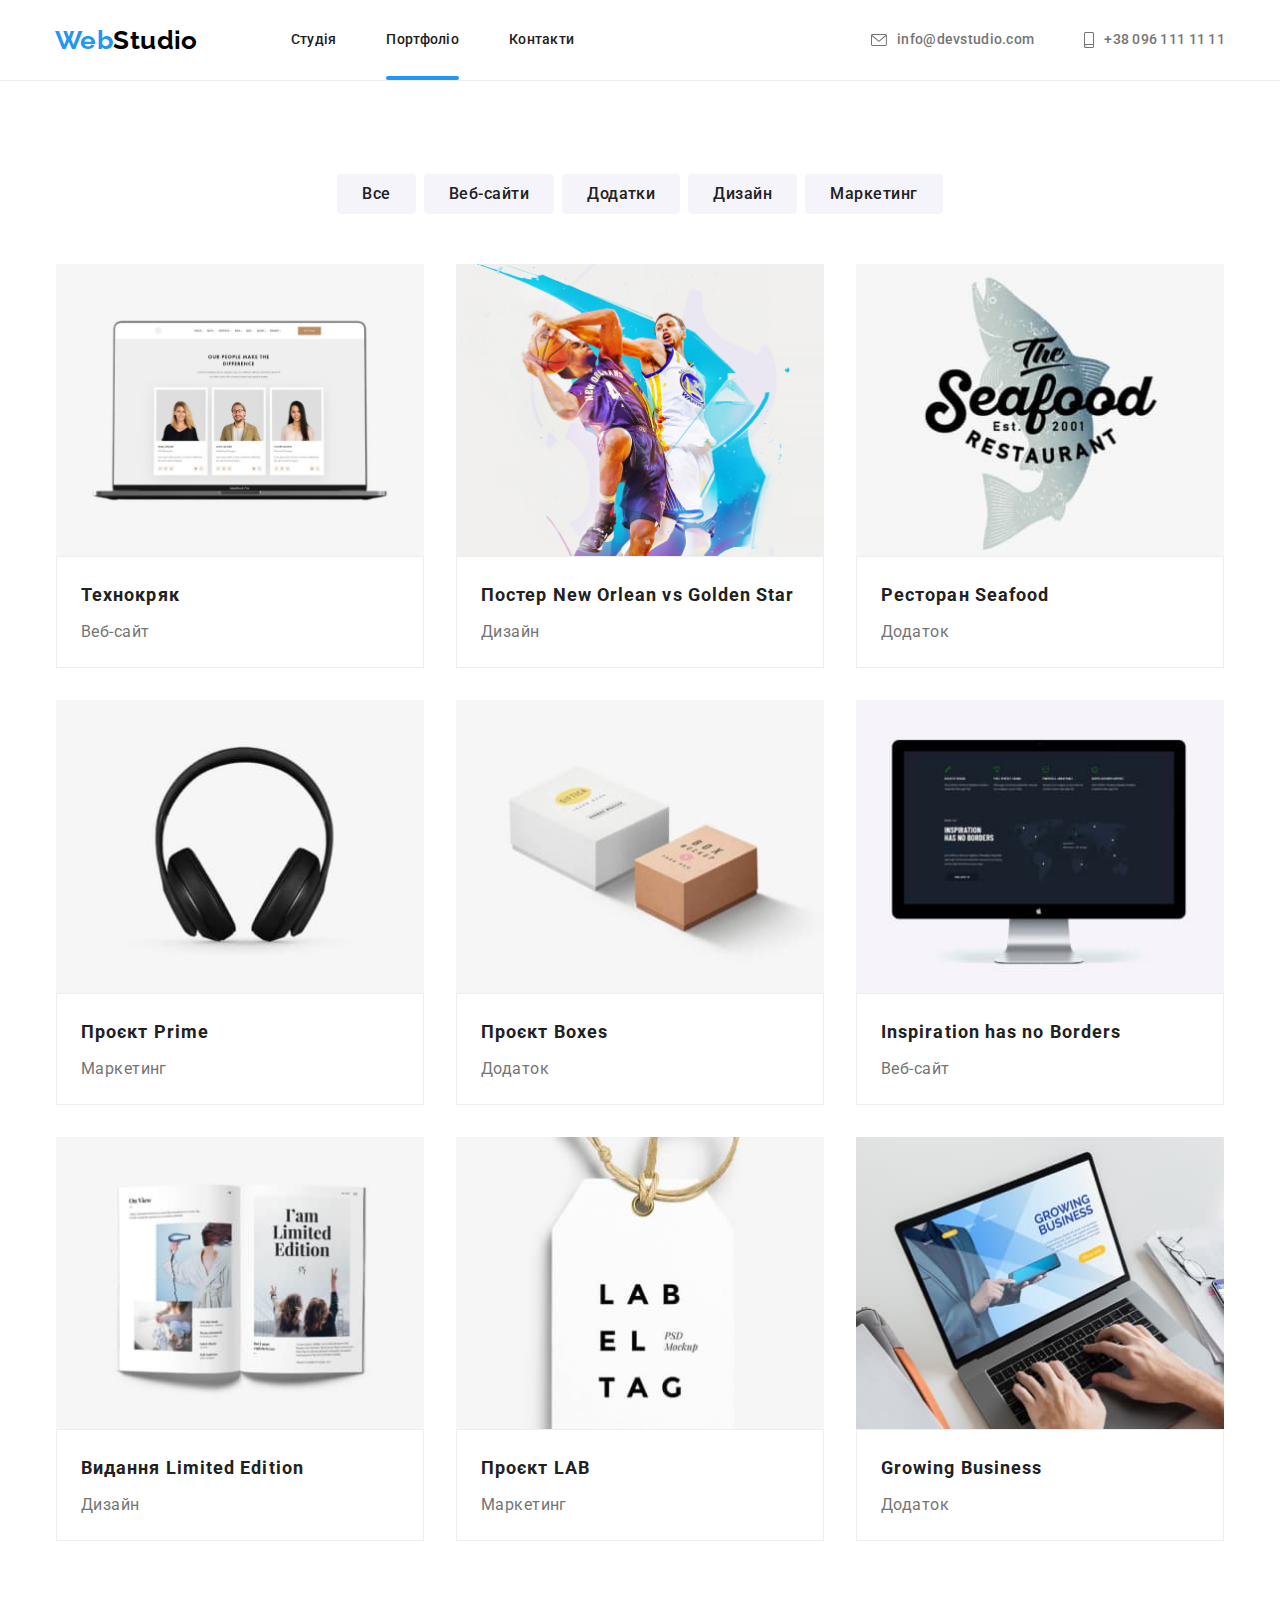
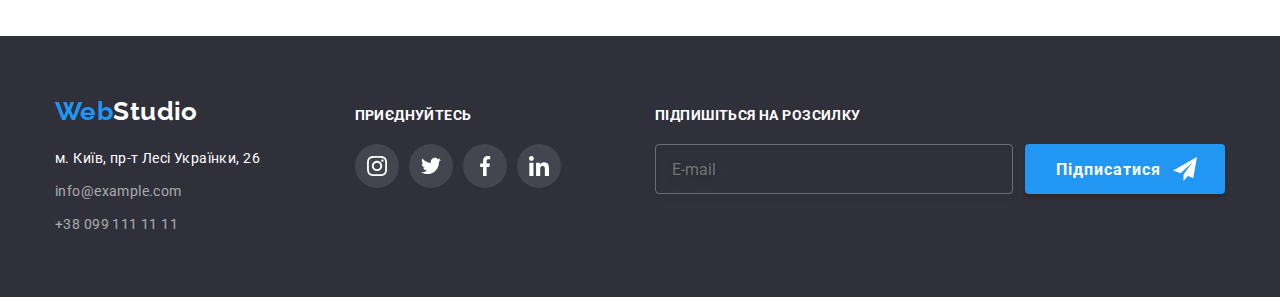
==== commit 52128fcd: "Final" ====
--- a/portfolio.html
+++ b/portfolio.html
@@ -11,7 +11,7 @@
         href="https://fonts.googleapis.com/css2?family=Montserrat:wght@400;700&family=Raleway:wght@700&family=Roboto:wght@400;500;700;900&display=swap"
         rel="stylesheet">
     <link rel="stylesheet" href="https://cdnjs.cloudflare.com/ajax/libs/modern-normalize/1.1.0/modern-normalize.min.css">
-    <link rel="stylesheet" href="./css/styles.css">    
+    <link rel="stylesheet" href="./css/main.min.css">    
 </head>
     
     <body>
@@ -19,8 +19,8 @@
     <header class="header">
         <div class="container header__container">
             <nav class="menu">
-                <a href="./index.html" class="logo"><span class="logo--blue">Web</span><span
-                        class="logo--black">Studio</span></a>
+                <a href="./index.html" class="logo"><span class="logo__text logo__text--blue">Web</span><span
+                        class="logo__text logo__text--black">Studio</span></a>
                 <ul class="menu__list list">
                     <li class="menu__item">
                         <a href="./index.html" class="link menu__link">Студія</a>
@@ -74,7 +74,7 @@
                     </li>
                 </ul>
                 <!-- projects -->
-                <div class="project">
+                <div class="project project-wrap">
                     <h2 class="visually-hidden">Проєкти</h2>
                     <ul class="list project__list">
                         <li class="project__item">
@@ -212,54 +212,57 @@
         <div class="footer__container container">
             <div class="footer__wrap">
                 <div class="footer__logo-wrap">
-                    <a href="./index.html" class="logo"><span class="logo--blue">Web</span><span
-                            class="logo--white">Studio</span></a>
+                    <a href="./index.html" class="logo"><span class=" logo__text logo__text--blue">Web</span><span
+                            class="logo__text logo__text--white">Studio</span></a>
                 </div>
                 <address class="address">
-                    <ul class="address__list">
+                    <ul class="list address__list">
                         <li class="address__item">
-                            <a href="" class="address__contacts--color-white">м. Київ, пр-т Лесі Українки, 26</a>
+                            <a href="" class="address__contacts address__contacts--color-white">м. Київ, пр-т Лесі Українки,
+                                26</a>
                         </li>
                         <li class="address__item">
-                            <a href="mailto:info@example.com" class="address__contacts--color-grey">info@example.com</a>
+                            <a href="mailto:info@example.com"
+                                class="address__contacts address__contacts--color-grey">info@example.com</a>
                         </li>
                         <li class="address__item">
-                            <a href="tel:+380991111111" class="address__contacts--color-grey">+38 099 111 11 11</a>
+                            <a href="tel:+380991111111" class="address__contacts address__contacts--color-grey">+38 099 111
+                                11 11</a>
                         </li>
                     </ul>
                 </address>
             </div>
             <div class="social">
-                <h2 class="call-to-action">приєднуйтесь</h2>
+                <h2 class="cta-title">приєднуйтесь</h2>
                 <ul class="social__list list">
-                    <li>
-                        <a class="social__link" href="#">
-                            <svg class="social__icon--white-color" aria-label="Посилання на Instagram" width="20px"
-                                height="20px">
+                    <li class="social__link">
+                        <a class="social__site" href="#">
+                            <svg class="social__icon social__icon--white-color" aria-label="Посилання на Instagram"
+                                width="20px" height="20px">
                                 <use href="./images/icons.svg#icon-instagram"></use>
                             </svg>
                         </a>
                     </li>
-                    <li>
-                        <a class="social__link" href="#">
-                            <svg class="social__icon--white-color" aria-label="Посилання на Twitter" width="20px"
-                                height="20px">
+                    <li class="social__link">
+                        <a class="social__site" href="#">
+                            <svg class="social__icon social__icon--white-color" aria-label="Посилання на Twitter"
+                                width="20px" height="20px">
                                 <use href="./images/icons.svg#icon-twitter"></use>
                             </svg>
                         </a>
                     </li>
-                    <li>
-                        <a class="social__link" href="#">
-                            <svg class="social__icon--white-color" aria-label="Посилання на Facebook" width="20px"
-                                height="20px">
+                    <li class="social__link">
+                        <a class="social__site" href="#">
+                            <svg class="social__icon social__icon--white-color" aria-label="Посилання на Facebook"
+                                width="20px" height="20px">
                                 <use href="./images/icons.svg#icon-facebook"></use>
                             </svg>
                         </a>
                     </li>
-                    <li>
-                        <a class="social__link" href="#">
-                            <svg class="social__icon--white-color" aria-label="Посилання на Linkedin" width="20px"
-                                height="20px">
+                    <li class="social__link">
+                        <a class="social__site" href="#">
+                            <svg class="social__icon social__icon--white-color" aria-label="Посилання на Linkedin"
+                                width="20px" height="20px">
                                 <use href="./images/icons.svg#icon-linkedin"></use>
                             </svg>
                         </a>
@@ -267,7 +270,7 @@
                 </ul>
             </div>
             <div class="subscribe">
-                <h2 class="call-to-action">Підпишіться на розсилку</h2>
+                <h2 class="cta-title">Підпишіться на розсилку</h2>
                 <form class="subscribe__form">
                     <div>
                         <label class="subscribe__label" for="email"></label>
--- a/css/main.min.css
+++ b/css/main.min.css
@@ -0,0 +1 @@
+.list{list-style:none;padding-left:0;margin:0}img{display:block;max-width:100%;height:auto}.link{text-decoration:none;color:inherit}address{font-style:normal;display:-webkit-box;display:-ms-flexbox;display:flex;-webkit-box-align:center;-ms-flex-align:center;align-items:center;padding-left:0px}h1,h2,h3,p{margin-top:0px}:root{--base-background-color:#ffffff;--background-hero-footer: #2f303a;--background-section: #f5f4fa;--background-color-button: #188ce8;--primary-text-color: #212121;--secondary-text-color: #757575;--icon-color: #afb1b8;--full-white-color: #ffffff;--partial-white-color:rgba(255, 255, 255, 0.6);--accent-color: #2196f3;--black-color: #000000;--project__link-animation:#eeeeee;--main-font: Roboto;--secondary-font: Raleway}.visually-hidden{width:1px;height:1px;margin:-1px;border:0;padding:0;white-space:nowrap;-webkit-clip-path:inset(100%);clip-path:inset(100%);clip:rect(0 0 0 0);overflow:hidden}is-hidden{visibility:hidden;opacity:0;pointer-events:none}body{background-color:var(--base-background-color);color:var(--primary-text-color);font-family:var(--main-font),sans-serif;font-size:14px;letter-spacing:.03em}.container{width:1200px;margin:0 auto;padding-right:15px;padding-left:15px}.section{padding-top:94px;padding-bottom:94px}.logo{text-decoration:none}.logo__text{font-family:var(--secondary-font);font-size:26px;line-height:1.19;font-weight:700}.logo__text--blue{color:var(--accent-color)}.logo__text--black{color:var(--black-color)}.logo__text--white{color:var(--full-white-color)}.button{min-width:200px;height:50px;background-color:var(--accent-color);color:var(--full-white-color);font-family:inherit;font-weight:700;font-size:16px;-webkit-box-align:center;-ms-flex-align:center;align-items:center;line-height:1.88;letter-spacing:.06em;border:1px solid rgba(0,0,0,0);border-radius:4px;cursor:pointer;-webkit-box-shadow:0px 4px 4px rgba(0,0,0,.15);box-shadow:0px 4px 4px rgba(0,0,0,.15);-webkit-transition:background-color 250ms cubic-bezier(0.4, 0, 0.2, 1);transition:background-color 250ms cubic-bezier(0.4, 0, 0.2, 1)}.button:hover{background-color:var(--background-color-button)}.title{text-align:center;font-size:36px;font-weight:700;line-height:1.17}.cta-title{margin-top:12px;margin-bottom:20px;color:var(--full-white-color);font-size:14px;font-weight:700;line-height:1.14;text-transform:uppercase}.icon{display:inline-block;stroke-width:0;stroke:currentColor;fill:currentColor;-webkit-transition:fill 250ms cubic-bezier(0.4, 0, 0.2, 1);transition:fill 250ms cubic-bezier(0.4, 0, 0.2, 1)}.header{background-color:var(--base-background-color);border-bottom:1px solid #ececec}.header__container{display:-webkit-box;display:-ms-flexbox;display:flex;-webkit-box-align:center;-ms-flex-align:center;align-items:center;-webkit-box-pack:justify;-ms-flex-pack:justify;justify-content:space-between}.menu{display:-webkit-box;display:-ms-flexbox;display:flex;-webkit-box-align:center;-ms-flex-align:center;align-items:center}.menu__list{display:-webkit-box;display:-ms-flexbox;display:flex;margin-left:93px;font-weight:500;line-height:1.14;letter-spacing:.02em}.menu__item:not(:last-child){margin-right:50px}.menu__item{position:relative}.menu__current::after{position:absolute;left:0;bottom:0;display:-webkit-box;display:-ms-flexbox;display:flex;content:"";width:100%;height:4px;background-color:var(--accent-color);border-radius:2px}.menu__link{display:block;padding-top:32px;padding-bottom:32px;color:var(--primary-text-color)}.menu__link.current,.menu__link:hover,.menu__link:focus{color:var(--accent-color);outline:none;-webkit-transition:color 250ms cubic-bezier(0.4, 0, 0.2, 1);transition:color 250ms cubic-bezier(0.4, 0, 0.2, 1)}.contacts{display:-webkit-box;display:-ms-flexbox;display:flex;font-weight:500;line-height:1.14;letter-spacing:.02em}.contacts__link{color:var(--secondary-text-color);padding-top:32px;padding-bottom:32px}.contacts__link:hover,.contacts__link:focus{color:var(--accent-color);-webkit-transition:color 250ms cubic-bezier(0.4, 0, 0.2, 1);transition:color 250ms cubic-bezier(0.4, 0, 0.2, 1)}.contacts__item:not(:first-child){margin-left:50px}.contacts__link{display:-webkit-box;display:-ms-flexbox;display:flex;-webkit-box-align:center;-ms-flex-align:center;align-items:center}.contacts__link:focus{outline:none}.contacts__icon{margin-right:10px;fill:var(--secondary-text-color);display:-webkit-box;display:-ms-flexbox;display:flex;-webkit-box-align:center;-ms-flex-align:center;align-items:center}.contacts__link:hover .contacts__icon,.contacts__link:focus .contacts__icon{fill:var(--accent-color)}.hero{max-width:1600px;margin-left:auto;margin-right:auto;background-color:var(--background-hero-footer);text-align:center;padding-top:200px;padding-bottom:200px;background-image:-webkit-gradient(linear, left top, right top, from(rgba(47, 48, 58, 0.4)), to(rgba(47, 48, 58, 0.4))),url(../images/hero-bkg.jpg);background-image:linear-gradient(to right, rgba(47, 48, 58, 0.4), rgba(47, 48, 58, 0.4)),url(../images/hero-bkg.jpg);background-size:cover;background-repeat:no-repeat;background-position:center}.hero__title{margin-bottom:30px;color:var(--full-white-color);font-size:44px;line-height:1.36;font-weight:900;letter-spacing:.06em;text-transform:uppercase}.hero__button{padding:10px 32px}.features{padding-bottom:0px}.features__list{display:-webkit-box;display:-ms-flexbox;display:flex;-ms-flex-wrap:wrap;flex-wrap:wrap}.features__item{width:270px;margin-right:30px}.features__item:nth-child(4n){margin-right:0px}.features__head{font-size:14px;font-weight:700;text-transform:uppercase;line-height:1.14;margin-bottom:10px}.features__text{margin-bottom:0px;color:var(--secondary-text-color);line-height:1.71}.features__icon-wrap{display:-webkit-box;display:-ms-flexbox;display:flex;margin-bottom:30px;width:270px;height:120px;-webkit-box-align:center;-ms-flex-align:center;align-items:center;-webkit-box-pack:center;-ms-flex-pack:center;justify-content:center;background-color:var(--background-section)}.example__list{display:-webkit-box;display:-ms-flexbox;display:flex;-ms-flex-wrap:wrap;flex-wrap:wrap}.example__item{width:370px;margin-right:30px}.example__item:nth-child(3n){margin-right:0px}.example__image-wrap{position:relative;overflow:hidden}.example__title,.clients__title,.team__title{margin-top:0px;margin-bottom:50px}.example__text{position:absolute;width:100%;left:0;bottom:0;padding:27px 82px;margin-bottom:0;font-style:normal;font-weight:700;line-height:1.143;background-color:rgba(47,48,58,.8);color:var(--full-white-color);text-align:center;text-transform:uppercase}.team{background-color:var(--background-section)}.team__list{display:-webkit-box;display:-ms-flexbox;display:flex;-ms-flex-wrap:wrap;flex-wrap:wrap}.team__link{margin-right:30px;background-color:var(--base-background-color);text-align:center;-webkit-box-shadow:0px 1px 3px rgba(0,0,0,.12),0px 1px 1px rgba(0,0,0,.14),0px 2px 1px rgba(0,0,0,.2);box-shadow:0px 1px 3px rgba(0,0,0,.12),0px 1px 1px rgba(0,0,0,.14),0px 2px 1px rgba(0,0,0,.2);border-radius:0px 0px 4px 4px}.team__link:nth-child(4n){margin-right:0px}.team__card{padding-top:30px;padding-bottom:30px}.team__name{margin-bottom:10px;font-weight:500;font-size:16px;line-height:1.19}.team__profession{color:var(--secondary-text-color);font-size:16px;line-height:1.19;margin-bottom:0px}.social__list{display:-webkit-box;display:-ms-flexbox;display:flex;padding-left:0px;margin:0px;-webkit-box-align:center;-ms-flex-align:center;align-items:center;-webkit-box-pack:center;-ms-flex-pack:center;justify-content:center}.team__link .social__list{margin-top:16px}.social__list :last-child{margin-right:0px}.social__link{display:-webkit-box;display:-ms-flexbox;display:flex;width:44px;height:44px;margin-right:10px;border-radius:50%;-webkit-box-align:center;-ms-flex-align:center;align-items:center;-webkit-box-pack:center;-ms-flex-pack:center;justify-content:center;background-color:rgba(255,255,255,.1);-webkit-transition:fill 250ms cubic-bezier(0.4, 0, 0.2, 1),background-color 250ms cubic-bezier(0.4, 0, 0.2, 1);transition:fill 250ms cubic-bezier(0.4, 0, 0.2, 1),background-color 250ms cubic-bezier(0.4, 0, 0.2, 1)}.social__link:hover,.social__link:focus{fill:var(--full-white-color);background-color:var(--accent-color);outline:none}.social__site{display:-webkit-box;display:-ms-flexbox;display:flex;-webkit-box-align:center;-ms-flex-align:center;align-items:center;-webkit-box-pack:center;-ms-flex-pack:center;justify-content:center}.social__icon{-webkit-transition:fill 250ms cubic-bezier(0.4, 0, 0.2, 1);transition:fill 250ms cubic-bezier(0.4, 0, 0.2, 1)}.social__icon--grey-color{fill:var(--icon-color)}.social__link:hover .social__icon--grey-color,.social__link:focus .social__icon--grey-color{fill:var(--full-white-color)}.social__icon--white-color{fill:var(--full-white-color)}.clients__list{display:-webkit-box;display:-ms-flexbox;display:flex;-ms-flex-wrap:wrap;flex-wrap:wrap}.clients__item-wrap{display:-webkit-box;display:-ms-flexbox;display:flex;margin-right:30px;width:170px;height:92px}.clients__item-wrap:last-child{margin-right:0px}.clients__link{display:-webkit-box;display:-ms-flexbox;display:flex;width:170px;height:92px;-webkit-box-align:center;-ms-flex-align:center;align-items:center;-webkit-box-pack:center;-ms-flex-pack:center;justify-content:center;border:1px solid var(--icon-color);border-radius:4%;-webkit-transition:border 250ms cubic-bezier(0.4, 0, 0.2, 1);transition:border 250ms cubic-bezier(0.4, 0, 0.2, 1)}.clients__logo{fill:var(--icon-color);-webkit-transition:fill 250ms cubic-bezier(0.4, 0, 0.2, 1);transition:fill 250ms cubic-bezier(0.4, 0, 0.2, 1)}.clients__link:hover .clients__logo,.clients__link:focus .clients__logo{fill:var(--accent-color)}.clients__link:focus,.clients__link:hover{border:1px solid var(--accent-color);outline:1px solid rgba(0,0,0,0);border-radius:4px}.footer{background-color:var(--background-hero-footer);padding-top:60px;padding-bottom:60px}.footer__container{display:-webkit-box;display:-ms-flexbox;display:flex;-webkit-box-pack:justify;-ms-flex-pack:justify;justify-content:space-between}.footer__logo-wrap{margin-bottom:20px}.address__list{margin:0;padding:0}.address__item{margin-bottom:9px}.address__item:last-child{margin-bottom:0px}.address__contacts{text-decoration:none;font-style:normal;line-height:1.71;-webkit-transition:color 250ms cubic-bezier(0.4, 0, 0.2, 1);transition:color 250ms cubic-bezier(0.4, 0, 0.2, 1)}.address__contacts--color-white{color:var(--full-white-color)}.address__contacts--color-white:hover,.address__contacts--color-white:focus{color:var(--accent-color)}.address__contacts--color-grey{color:var(--partial-white-color)}.address__contacts--color-grey:hover,.address__contacts--color-grey:focus{color:var(--accent-color)}.subscribe__form{display:-webkit-box;display:-ms-flexbox;display:flex}.subscribe__input{width:358px;height:50px;margin:0;padding:15px 16px 15px 16px;font-weight:400;font-size:16px;line-height:1.25;color:var(--full-white-color);background-color:rgba(0,0,0,0);border:1px solid rgba(255,255,255,.3);-webkit-filter:drop-shadow(0px 4px 4px rgba(0, 0, 0, 0.15));filter:drop-shadow(0px 4px 4px rgba(0, 0, 0, 0.15));border-radius:4px}.subscribe__input:placeholder{color:var(--partial-white-color);font-weight:400;font-size:16px;line-height:1.25}.subscribe__button-block{position:relative}.subscribe__button{padding:10px 62px 10px 29px;margin-left:12px}.subscribe__icon{position:absolute;right:28px;top:50%;fill:var(--full-white-color);-webkit-transform:translateY(-50%);transform:translateY(-50%)}.backdrop{position:fixed;top:0;left:0;width:100%;height:100%;background:rgba(0,0,0,.2);opacity:1;-webkit-transition:opacity 250ms cubic-bezier(0.4, 0, 0.2, 1);transition:opacity 250ms cubic-bezier(0.4, 0, 0.2, 1)}.backdrop.is-hidden{visibility:hidden;opacity:0;pointer-events:none}.modal{position:absolute;min-width:528px;min-height:581px;padding:40px;background-color:var(--full-white-color);top:50%;left:50%;-webkit-transform:translate(-50%, -50%) scale(1);transform:translate(-50%, -50%) scale(1);-webkit-transition:-webkit-transform 250ms cubic-bezier(0.4, 0, 0.2, 1);transition:-webkit-transform 250ms cubic-bezier(0.4, 0, 0.2, 1);transition:transform 250ms cubic-bezier(0.4, 0, 0.2, 1);transition:transform 250ms cubic-bezier(0.4, 0, 0.2, 1), -webkit-transform 250ms cubic-bezier(0.4, 0, 0.2, 1);-webkit-box-shadow:0px 4px 4px rgba(0,0,0,.25),0px 4px 4px rgba(0,0,0,.25);box-shadow:0px 4px 4px rgba(0,0,0,.25),0px 4px 4px rgba(0,0,0,.25)}.backdrop.is-hidden .modal{-webkit-transform:translate(-50%, -50%) scale(1.1);transform:translate(-50%, -50%) scale(1.1)}.modal__title{margin-bottom:0;font-size:20px;line-height:1.15}.modal__form{margin-top:12px}.modal__close-button{position:absolute;top:0;right:0;margin:8px;display:-webkit-box;display:-ms-flexbox;display:flex;width:30px;height:30px;border-radius:50%;-webkit-box-align:center;-ms-flex-align:center;align-items:center;background-color:var(--full-white-color);border:1px solid rgba(0,0,0,.1);-webkit-transition:fill 250ms cubic-bezier(0.4, 0, 0.2, 1);transition:fill 250ms cubic-bezier(0.4, 0, 0.2, 1);cursor:pointer}.modal__close-button:hover,.modal__close-button:focus{outline:none;fill:var(--accent-color)}.modal__submit-button{display:-webkit-box;display:-ms-flexbox;display:flex;margin:auto;padding:0;-webkit-box-pack:center;-ms-flex-pack:center;justify-content:center}.form-field{margin-top:10px}.form-field:first-child{margin-top:0}.form-field__label{display:block;width:100%;margin-bottom:4px;font-weight:400;font-size:12px;line-height:1.17;letter-spacing:.01em;color:var(--secondary-text-color)}.form-field__input-wrap{position:relative}.form-field__input{width:100%;padding:12px 12px 12px 42px;border:1px solid rgba(33,33,33,.2);border-radius:4px;font-weight:400;font-size:12px;line-height:1.17;letter-spacing:.01em;color:var(--primary-text-color);-webkit-transition:border 250ms cubic-bezier(0.4, 0, 0.2, 1);transition:border 250ms cubic-bezier(0.4, 0, 0.2, 1)}.form-field__input:focus{border:1px solid var(--accent-color);outline:none}.form-field__icon{position:absolute;left:12px;top:11px;-webkit-transition:fill 250ms cubic-bezier(0.4, 0, 0.2, 1);transition:fill 250ms cubic-bezier(0.4, 0, 0.2, 1)}.form-field__input:focus+.form-field__icon{fill:var(--accent-color)}.form-field__textarea{width:100%;height:120px;padding:12px 16px;resize:none;border:1px solid rgba(33,33,33,.2);border-radius:4px;font-weight:400;font-size:12px;line-height:1.17;letter-spacing:.01em;color:var(--primary-text-color);-webkit-transition:border 250ms cubic-bezier(0.4, 0, 0.2, 1);transition:border 250ms cubic-bezier(0.4, 0, 0.2, 1)}.form-field__textarea:focus{border:1px solid var(--accent-color);outline:none;color:var(--black-color)}.form-field__textarea::-webkit-input-placeholder{color:rgba(117,117,117,.5)}.form-field__textarea::-moz-placeholder{color:rgba(117,117,117,.5)}.form-field__textarea:-ms-input-placeholder{color:rgba(117,117,117,.5)}.form-field__textarea::-ms-input-placeholder{color:rgba(117,117,117,.5)}.form-field__textarea::placeholder{color:rgba(117,117,117,.5)}.chekbox{margin-top:20px;margin-bottom:30px}.chekbox__label{display:-webkit-box;display:-ms-flexbox;display:flex;-webkit-box-pack:center;-ms-flex-pack:center;justify-content:center;-webkit-box-align:center;-ms-flex-align:center;align-items:center;font-weight:400;font-size:14px;line-height:1.71;color:var(--secondary-text-color)}.chekbox__input{appearance:none;-webkit-appearance:none;-moz-appearance:none}.chekbox__icon{display:inline-block;margin-bottom:3px;width:16px;height:15px;border:1px solid var(--primary-text-color);border-radius:2px;margin-right:8.3px;fill:rgba(0,0,0,0);-webkit-transition:background-color 250ms cubic-bezier(0.4, 0, 0.2, 1),fill 250ms cubic-bezier(0.4, 0, 0.2, 1);transition:background-color 250ms cubic-bezier(0.4, 0, 0.2, 1),fill 250ms cubic-bezier(0.4, 0, 0.2, 1)}.chekbox__input:checked+.chekbox__icon{background-color:var(--accent-color);fill:var(--full-white-color);border:none}.chekbox__terms-link{color:var(--accent-color)}.filters{display:-webkit-box;display:-ms-flexbox;display:flex;-webkit-box-pack:center;-ms-flex-pack:center;justify-content:center}.filters__filter-button{padding:6px 24px;font-family:inherit;font-weight:500;font-size:16px;line-height:1.62;text-align:center;background-color:var(--background-section);color:var(--primary-text-color);letter-spacing:.03em;border:1px solid rgba(0,0,0,0);border-radius:4px;-webkit-transition:background-color 250ms cubic-bezier(0.4, 0, 0.2, 1),color 250ms cubic-bezier(0.4, 0, 0.2, 1),-webkit-box-shadow 250ms cubic-bezier(0.4, 0, 0.2, 1);transition:background-color 250ms cubic-bezier(0.4, 0, 0.2, 1),color 250ms cubic-bezier(0.4, 0, 0.2, 1),-webkit-box-shadow 250ms cubic-bezier(0.4, 0, 0.2, 1);transition:background-color 250ms cubic-bezier(0.4, 0, 0.2, 1),color 250ms cubic-bezier(0.4, 0, 0.2, 1),box-shadow 250ms cubic-bezier(0.4, 0, 0.2, 1);transition:background-color 250ms cubic-bezier(0.4, 0, 0.2, 1),color 250ms cubic-bezier(0.4, 0, 0.2, 1),box-shadow 250ms cubic-bezier(0.4, 0, 0.2, 1),-webkit-box-shadow 250ms cubic-bezier(0.4, 0, 0.2, 1)}.filters__filter-button:hover,.filters__filter-button:focus{background-color:var(--accent-color);color:var(--full-white-color);-webkit-box-shadow:0px 3px 1px rgba(0,0,0,.1),0px 1px 2px rgba(0,0,0,.08),0px 2px 2px rgba(0,0,0,.12);box-shadow:0px 3px 1px rgba(0,0,0,.1),0px 1px 2px rgba(0,0,0,.08),0px 2px 2px rgba(0,0,0,.12);border-radius:4px;outline:none}.filters__item:not(:last-child){margin-right:8px}.project-wrap{margin-top:50px}.project__list{display:-webkit-box;display:-ms-flexbox;display:flex;-ms-flex-wrap:wrap;flex-wrap:wrap}.project__item{margin-right:30px;margin-bottom:30px;width:370px}.project__item:nth-child(3n){margin-right:0px}.project__item:nth-last-child(-n+3){margin-bottom:0px}.project__link{display:block;text-decoration:none;color:var(--primary-text-color);border:1px solid rgba(0,0,0,0);-webkit-transition:border 250ms cubic-bezier(0.4, 0, 0.2, 1),-webkit-box-shadow 250ms cubic-bezier(0.4, 0, 0.2, 1);transition:border 250ms cubic-bezier(0.4, 0, 0.2, 1),-webkit-box-shadow 250ms cubic-bezier(0.4, 0, 0.2, 1);transition:border 250ms cubic-bezier(0.4, 0, 0.2, 1),box-shadow 250ms cubic-bezier(0.4, 0, 0.2, 1);transition:border 250ms cubic-bezier(0.4, 0, 0.2, 1),box-shadow 250ms cubic-bezier(0.4, 0, 0.2, 1),-webkit-box-shadow 250ms cubic-bezier(0.4, 0, 0.2, 1)}.project__link:hover,.project__link:focus{outline:none;border:1px solid var(--project__link-animation);-webkit-box-shadow:0px 1px 1px rgba(0,0,0,.12),0px 4px 4px rgba(0,0,0,.06),1px 4px 6px rgba(0,0,0,.16);box-shadow:0px 1px 1px rgba(0,0,0,.12),0px 4px 4px rgba(0,0,0,.06),1px 4px 6px rgba(0,0,0,.16)}.project__image-wrap{position:relative;overflow:hidden}.project__overlay{position:absolute;top:0;left:0;width:100%;height:100%;padding:63px 24px;margin:0;font-family:var(--main-font);font-size:18px;font-weight:400;line-height:1.56;letter-spacing:.03em;color:var(--full-white-color);background:rgba(33,150,243,.9);-webkit-box-shadow:0px 4px 4px rgba(0,0,0,.25),0px 4px 4px rgba(0,0,0,.25);box-shadow:0px 4px 4px rgba(0,0,0,.25),0px 4px 4px rgba(0,0,0,.25);-webkit-transform:translateY(101%);transform:translateY(101%);-webkit-transition:-webkit-transform 250ms cubic-bezier(0.4, 0, 0.2, 1);transition:-webkit-transform 250ms cubic-bezier(0.4, 0, 0.2, 1);transition:transform 250ms cubic-bezier(0.4, 0, 0.2, 1);transition:transform 250ms cubic-bezier(0.4, 0, 0.2, 1), -webkit-transform 250ms cubic-bezier(0.4, 0, 0.2, 1)}.project__link:hover .project__overlay{-webkit-transform:translateY(0);transform:translateY(0)}.project__description{border:1px solid #eee;padding:20px 24px}.project__name{margin-bottom:4px;font-weight:700;font-size:18px;line-height:2;letter-spacing:.06em}.project__product-name{margin-bottom:0px;color:var(--secondary-text-color);font-size:16px;line-height:1.88}/*# sourceMappingURL=main.min.css.map */